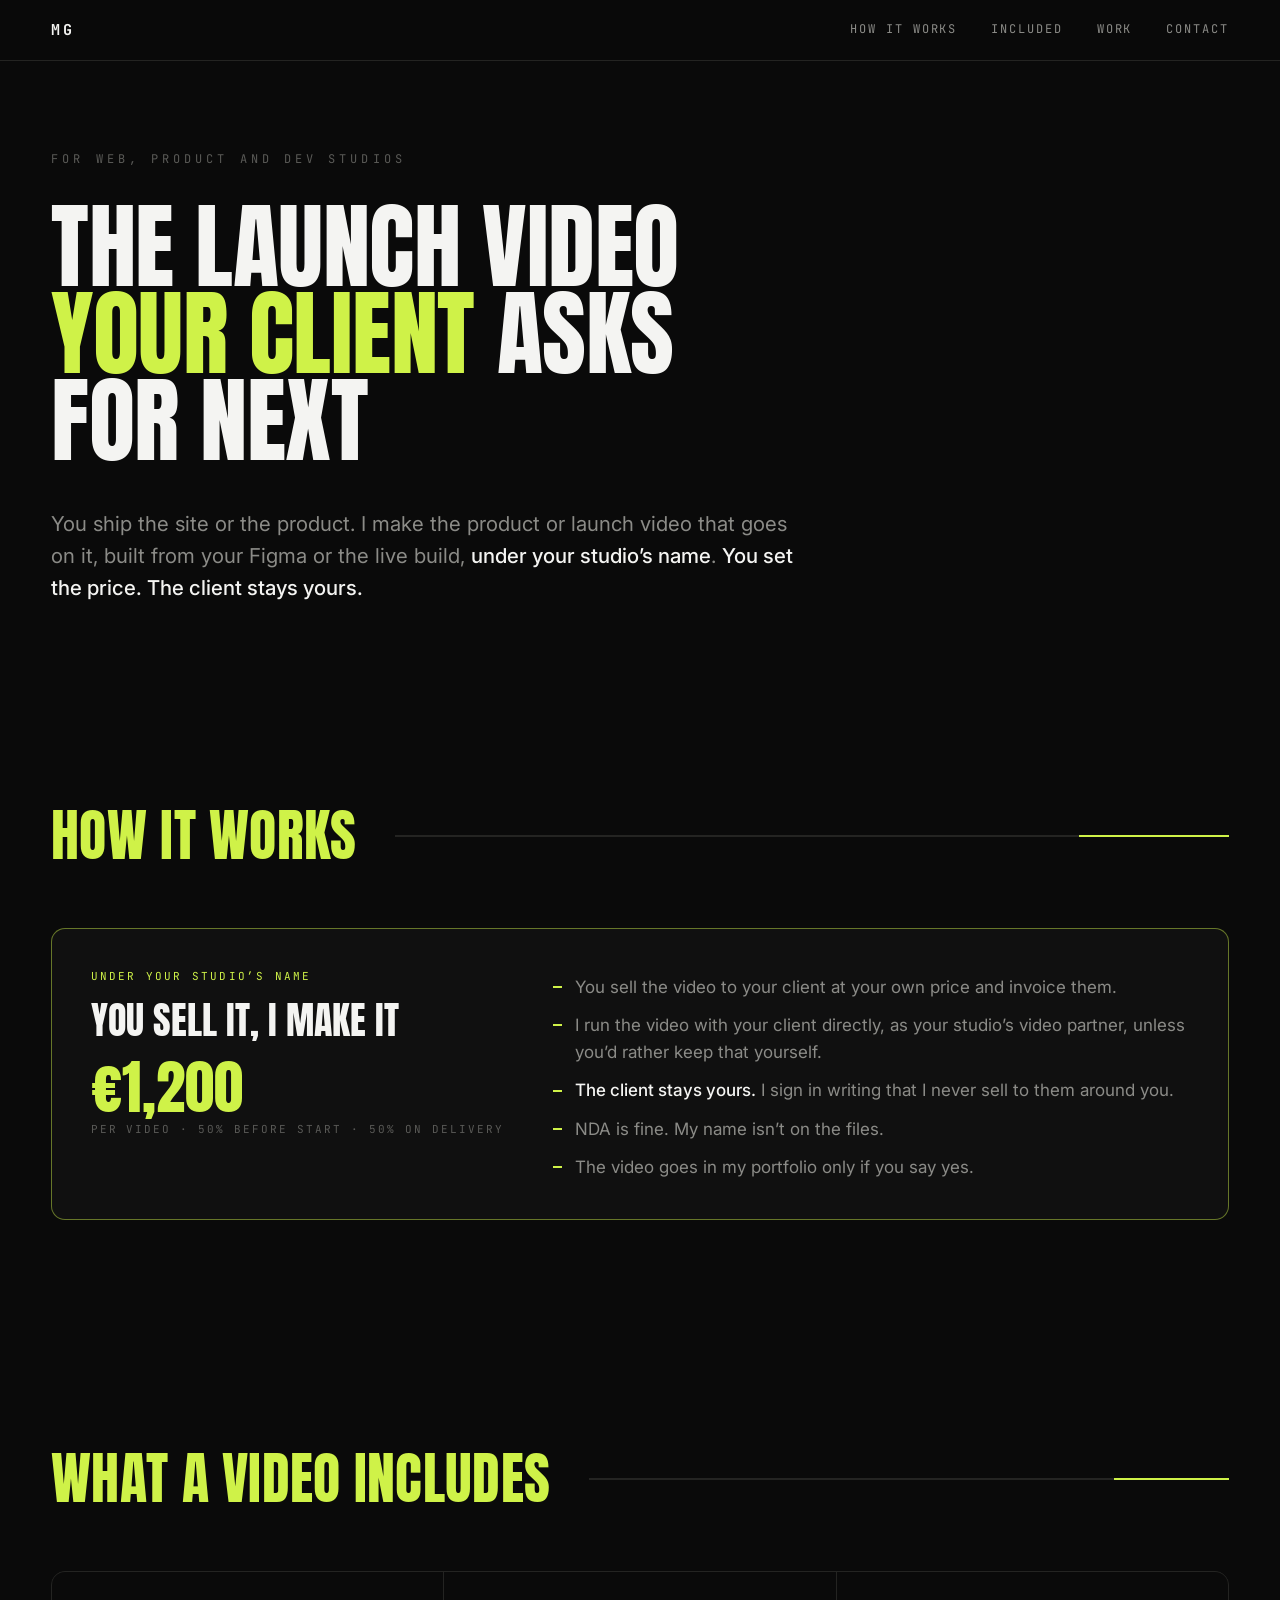
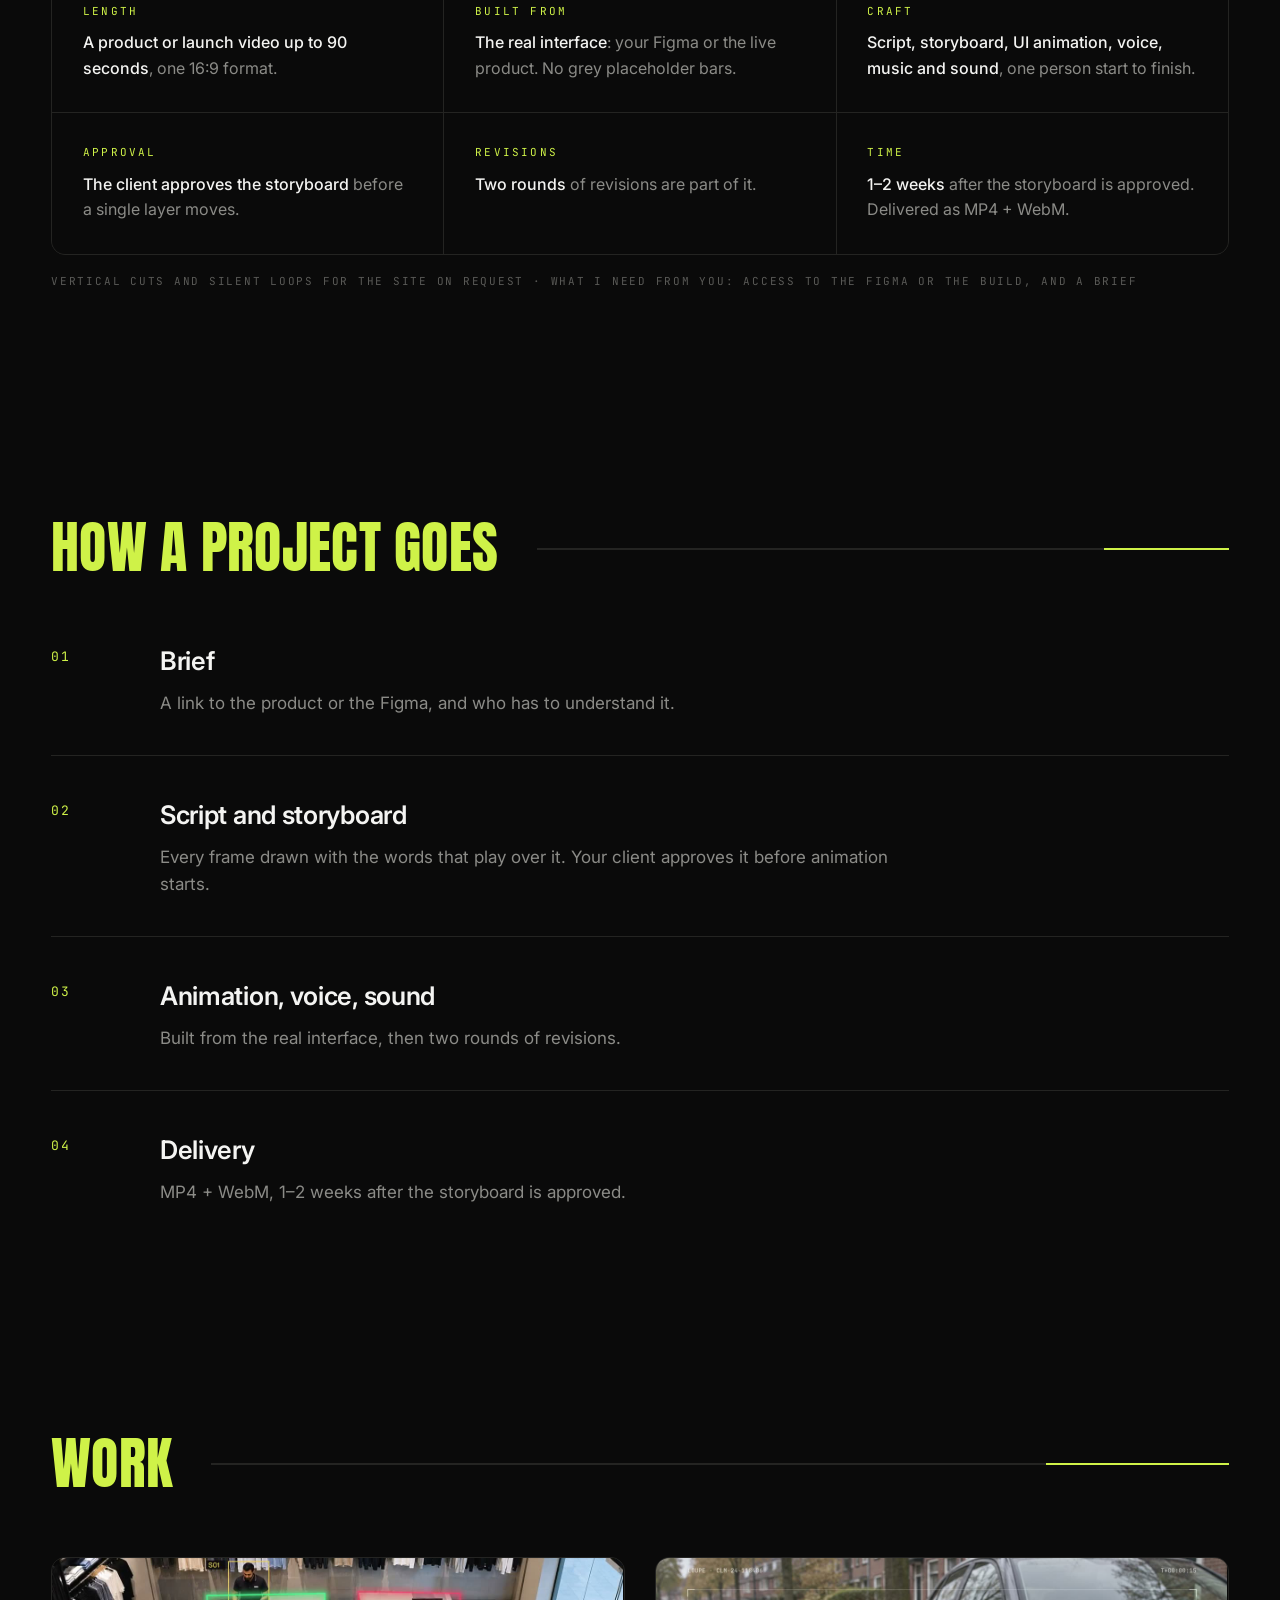
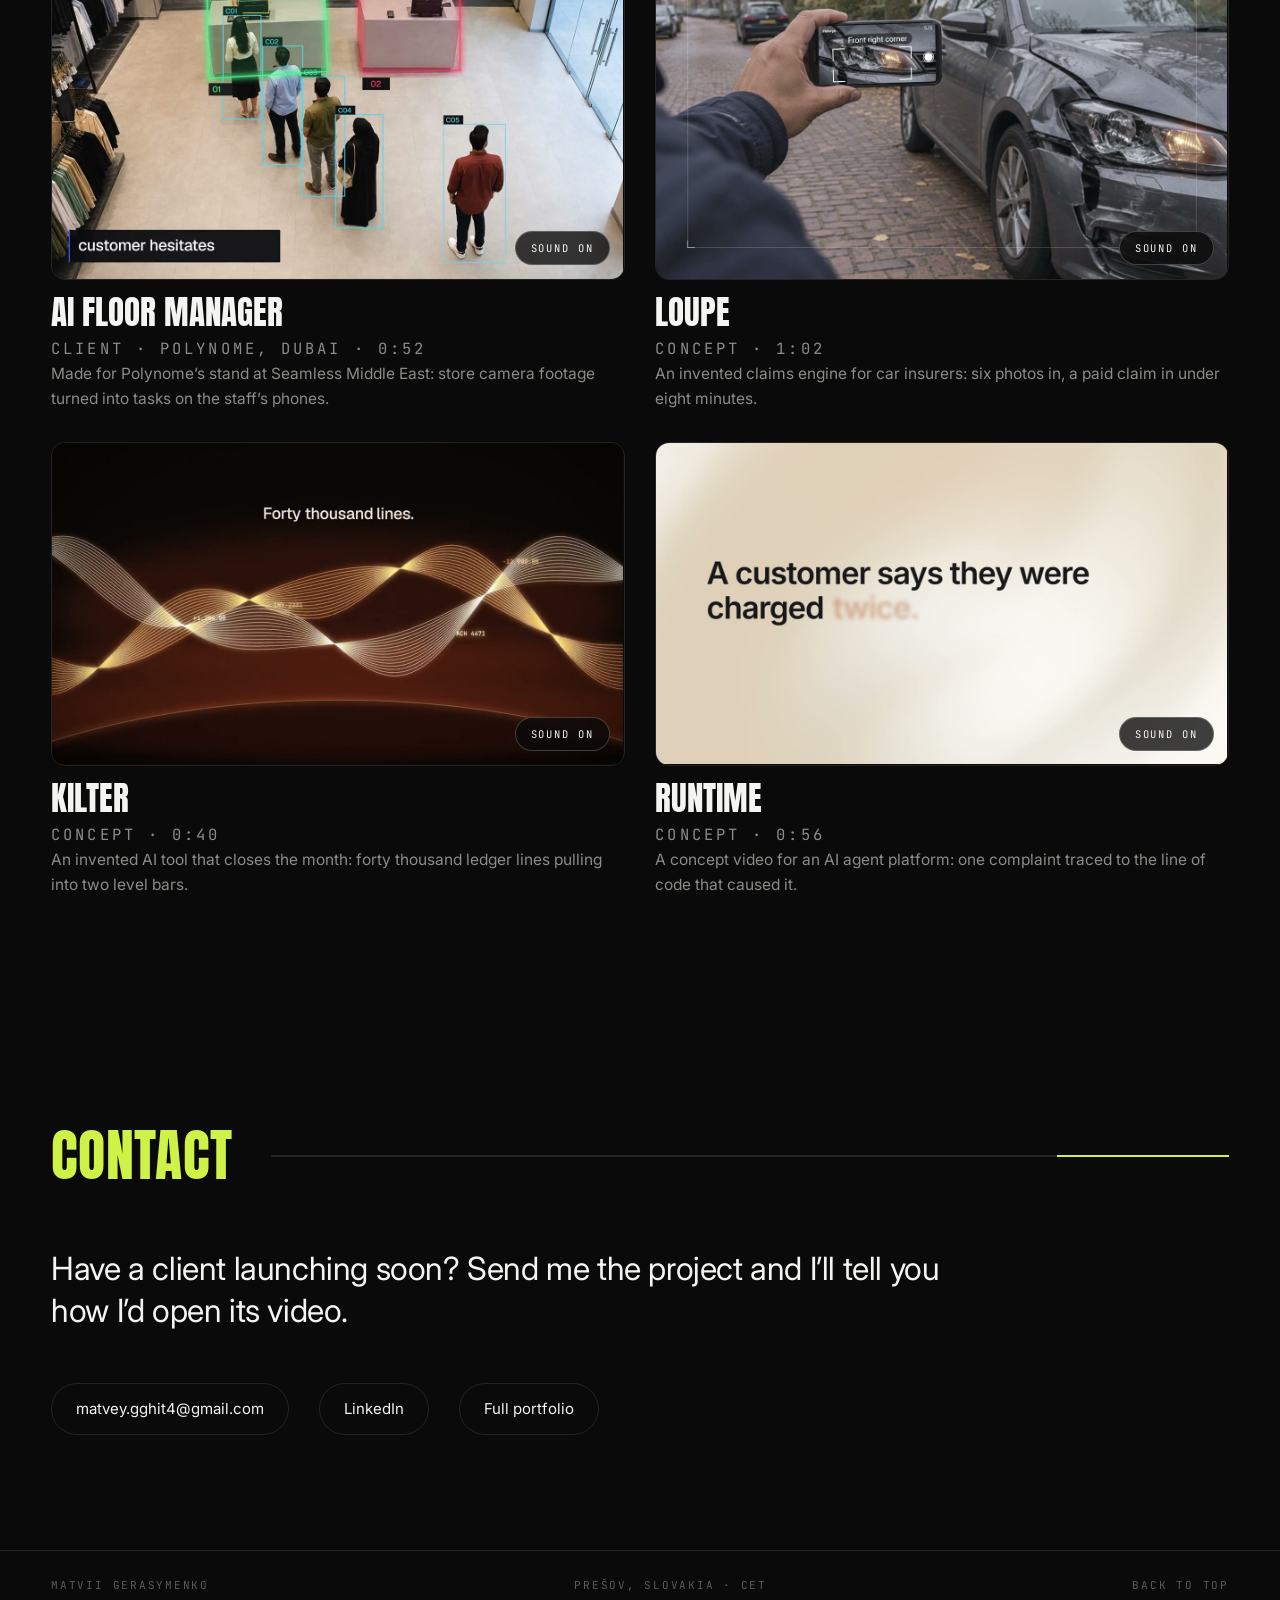
==== agencies/index.html @ 7f943f33 "Add page for studios This HTML file serves as a landing page for product videos, detailing the servi" ====
<!doctype html>
<html lang="en">
<head>
<meta charset="utf-8">
<meta name="viewport" content="width=device-width,initial-scale=1">
<title>For studios — Matvii Gerasymenko, product videos</title>
<meta name="description" content="Product and launch videos for your studio's clients, built from your Figma or the live product, under your studio's name. You set the price, the client stays yours.">
<meta property="og:title" content="Product videos for your studio's clients">
<meta property="og:description" content="Built from your Figma or the live product, under your studio's name. You set the price, the client stays yours.">
<meta property="og:image" content="../assets/polynome-floor-poster.jpg">
<meta name="theme-color" content="#0A0A0A">
<meta name="robots" content="noindex, nofollow">
<link rel="preconnect" href="https://fonts.googleapis.com">
<link rel="preconnect" href="https://fonts.gstatic.com" crossorigin>
<link href="https://fonts.googleapis.com/css2?family=Anton&family=Inter:wght@400;500;600&family=JetBrains+Mono:wght@400;700&display=swap" rel="stylesheet">
<link rel="stylesheet" href="../style.css">
<style>
  .a-hero{padding:150px clamp(20px,4vw,56px) clamp(56px,7vw,100px);max-width:1500px;margin:0 auto}
  .a-hero .eyebrow{margin-bottom:clamp(20px,3vw,34px)}
  .a-title{
    font-family:Anton,"Arial Narrow",Impact,sans-serif;font-weight:400;text-transform:uppercase;
    color:var(--ink);font-size:clamp(44px,7.4vw,118px);line-height:.92;letter-spacing:-.005em;max-width:15ch;
  }
  .a-title em{font-style:normal;color:var(--acid)}
  .a-lead{max-width:760px;margin-top:clamp(26px,3.4vw,44px);color:var(--mut);font-size:clamp(17px,1.6vw,21px);line-height:1.55}
  .a-lead b{color:var(--ink);font-weight:500}
  .models{display:grid;grid-template-columns:1fr;gap:clamp(16px,2vw,28px)}
  .card.main{display:grid;grid-template-columns:.8fr 1.2fr;gap:clamp(20px,3vw,56px);align-items:start}
  .card.main ul{padding-top:6px}
  .card{background:var(--bg2);border:1px solid var(--line);border-radius:14px;padding:clamp(26px,3vw,44px)}
  .card.main{border-color:rgba(207,242,72,.45)}
  .card .k{font-size:11px;letter-spacing:.2em;color:var(--acid);margin-bottom:16px;display:block}
  .card h3{font-family:Anton,"Arial Narrow",Impact,sans-serif;font-weight:400;text-transform:uppercase;font-size:clamp(28px,3vw,44px);line-height:1;margin-bottom:18px}
  .card .price{font-family:Anton,"Arial Narrow",Impact,sans-serif;font-size:clamp(40px,4.6vw,70px);color:var(--acid);line-height:1;margin:6px 0 4px}
  .card .price-n{font-size:11px;letter-spacing:.18em;color:var(--dim);margin-bottom:22px;display:block}
  .card ul{list-style:none;display:grid;gap:11px}
  .card li{color:var(--mut);padding-left:22px;position:relative}
  .card li::before{content:"";position:absolute;left:0;top:.72em;width:9px;height:2px;background:var(--acid)}
  .card li b{color:var(--ink);font-weight:500}
  .incl{display:grid;grid-template-columns:repeat(3,1fr);gap:1px;background:var(--line);border:1px solid var(--line);border-radius:14px;overflow:hidden}
  .incl div{background:var(--bg);padding:clamp(20px,2.4vw,32px)}
  .incl .mono{font-size:11px;letter-spacing:.2em;color:var(--acid);display:block;margin-bottom:10px}
  .incl p{color:var(--mut);font-size:16px}
  .incl p b{color:var(--ink);font-weight:500}
  .pwork{display:grid;grid-template-columns:repeat(2,1fr);gap:clamp(18px,2.4vw,34px)}
  .pwork .meta h3{font-size:clamp(26px,2.6vw,38px);margin:16px 0 8px}
  .pwork .tags{margin-bottom:10px}
  .pwork .meta p{font-size:15.5px;margin-bottom:0}
  @media (max-width:900px){.models,.pwork,.card.main{grid-template-columns:1fr}.incl{grid-template-columns:1fr}}
  @page{size:A4;margin:0}
  @media print{
    html,body{background:#0A0A0A}
    .models{grid-template-columns:1fr!important}.card.main{grid-template-columns:.8fr 1.2fr!important}.incl{grid-template-columns:repeat(3,1fr)!important}
    .sec-head{break-after:avoid}#work,#process,#included,.models{break-inside:avoid}
    .head,.sound,.foot,.no-print{display:none}
    body{font-size:12px;background:#0A0A0A;-webkit-print-color-adjust:exact;print-color-adjust:exact}
    .a-hero{padding:24px 28px 20px}.sec{padding:22px 28px}
    .sec-head{margin-bottom:16px}.sec-head h2{font-size:24px}
    .a-title{font-size:46px}.a-lead{font-size:14px;margin-top:14px}
    .card{padding:18px;break-inside:avoid}.card h3{font-size:22px}.card .price{font-size:34px}
    .incl div{padding:12px}.incl p{font-size:12px}
    .pwork{grid-template-columns:repeat(4,1fr);gap:12px}.pwork .meta p{display:none}.pwork .meta h3{font-size:16px;margin:8px 0 4px}
    .steps li{grid-template-columns:40px 1fr;padding-bottom:10px;gap:10px}.steps h4{font-size:14px}.steps p{font-size:12px}
    .contact .big{font-size:18px;margin-bottom:12px}.links a{padding:6px 14px;font-size:12px}
  }
</style>
</head>
<body>

<header class="head">
  <a class="mono brand" href="../">MG</a>
  <nav class="mono nav">
    <a href="#models">How it works</a>
    <a href="#included">Included</a>
    <a href="#work">Work</a>
    <a href="#contact">Contact</a>
  </nav>
</header>

<main id="top">

  <section class="a-hero">
    <p class="mono eyebrow">FOR WEB, PRODUCT AND DEV STUDIOS</p>
    <h1 class="a-title">The launch video <em>your client</em> asks for next</h1>
    <p class="a-lead">You ship the site or the product. I make the product or launch video that goes on it, built from your Figma or the live build, <b>under your studio’s name</b>. <b>You set the price. The client stays yours.</b></p>
  </section>

  <section id="models" class="sec">
    <div class="sec-head"><h2>How it works</h2><span class="rule"></span></div>
    <div class="models">
      <div class="card main">
        <div><span class="mono k">UNDER YOUR STUDIO’S NAME</span>
        <h3>You sell it, I make it</h3>
        <p class="price">€1,200</p>
        <span class="mono price-n">PER VIDEO · 50% BEFORE START · 50% ON DELIVERY</span></div>
        <ul>
          <li>You sell the video to your client at your own price and invoice them.</li>
          <li>I run the video with your client directly, as your studio’s video partner, unless you’d rather keep that yourself.</li>
          <li><b>The client stays yours.</b> I sign in writing that I never sell to them around you.</li>
          <li>NDA is fine. My name isn’t on the files.</li>
          <li>The video goes in my portfolio only if you say yes.</li>
        </ul>
      </div>
    </div>
  </section>

  <section id="included" class="sec">
    <div class="sec-head"><h2>What a video includes</h2><span class="rule"></span></div>
    <div class="incl">
      <div><span class="mono">LENGTH</span><p><b>A product or launch video up to 90 seconds</b>, one 16:9 format.</p></div>
      <div><span class="mono">BUILT FROM</span><p><b>The real interface</b>: your Figma or the live product. No grey placeholder bars.</p></div>
      <div><span class="mono">CRAFT</span><p><b>Script, storyboard, UI animation, voice, music and sound</b>, one person start to finish.</p></div>
      <div><span class="mono">APPROVAL</span><p><b>The client approves the storyboard</b> before a single layer moves.</p></div>
      <div><span class="mono">REVISIONS</span><p><b>Two rounds</b> of revisions are part of it.</p></div>
      <div><span class="mono">TIME</span><p><b>1–2 weeks</b> after the storyboard is approved. Delivered as MP4 + WebM.</p></div>
    </div>
    <p class="mono no-print" style="margin-top:18px;font-size:11px;letter-spacing:.16em;color:var(--dim)">VERTICAL CUTS AND SILENT LOOPS FOR THE SITE ON REQUEST · WHAT I NEED FROM YOU: ACCESS TO THE FIGMA OR THE BUILD, AND A BRIEF</p>
  </section>

  <section id="process" class="sec">
    <div class="sec-head"><h2>How a project goes</h2><span class="rule"></span></div>
    <ol class="steps">
      <li><span class="mono n">01</span><div><h4>Brief</h4><p>A link to the product or the Figma, and who has to understand it.</p></div></li>
      <li><span class="mono n">02</span><div><h4>Script and storyboard</h4><p>Every frame drawn with the words that play over it. Your client approves it before animation starts.</p></div></li>
      <li><span class="mono n">03</span><div><h4>Animation, voice, sound</h4><p>Built from the real interface, then two rounds of revisions.</p></div></li>
      <li><span class="mono n">04</span><div><h4>Delivery</h4><p>MP4 + WebM, 1–2 weeks after the storyboard is approved.</p></div></li>
    </ol>
  </section>

  <section id="work" class="sec">
    <div class="sec-head"><h2>Work</h2><span class="rule"></span></div>
    <div class="pwork">
      <article class="meta">
        <div class="player"><video src="../assets/polynome-floor.mp4" poster="../assets/polynome-floor-poster.jpg" muted loop playsinline preload="none"></video><button class="mono sound" type="button">SOUND ON</button></div>
        <h3>AI Floor Manager</h3>
        <p class="mono tags">CLIENT · POLYNOME, DUBAI · 0:52</p>
        <p>Made for Polynome’s stand at Seamless Middle East: store camera footage turned into tasks on the staff’s phones.</p>
      </article>
      <article class="meta">
        <div class="player"><video src="../assets/loupe.mp4" poster="../assets/loupe-poster.jpg" muted loop playsinline preload="none"></video><button class="mono sound" type="button">SOUND ON</button></div>
        <h3>Loupe</h3>
        <p class="mono tags">CONCEPT · 1:02</p>
        <p>An invented claims engine for car insurers: six photos in, a paid claim in under eight minutes.</p>
      </article>
      <article class="meta">
        <div class="player"><video src="../assets/kilter.mp4" poster="../assets/kilter-poster.jpg" muted loop playsinline preload="none"></video><button class="mono sound" type="button">SOUND ON</button></div>
        <h3>Kilter</h3>
        <p class="mono tags">CONCEPT · 0:40</p>
        <p>An invented AI tool that closes the month: forty thousand ledger lines pulling into two level bars.</p>
      </article>
      <article class="meta">
        <div class="player"><video src="../assets/runtime.mp4" poster="../assets/runtime-poster.jpg" muted loop playsinline preload="none"></video><button class="mono sound" type="button">SOUND ON</button></div>
        <h3>Runtime</h3>
        <p class="mono tags">CONCEPT · 0:56</p>
        <p>A concept video for an AI agent platform: one complaint traced to the line of code that caused it.</p>
      </article>
    </div>
  </section>

  <section id="contact" class="sec contact">
    <div class="sec-head"><h2>Contact</h2><span class="rule"></span></div>
    <p class="big">Have a client launching soon? Send me the project and I’ll tell you how I’d open its video.</p>
    <ul class="links">
      <li><a href="mailto:matvey.gghit4@gmail.com">matvey.gghit4@gmail.com</a></li>
      <li><a href="https://www.linkedin.com/in/matvii-gerasymenko/" target="_blank" rel="noopener">LinkedIn</a></li>
      <li><a href="../">Full portfolio</a></li>
    </ul>
  </section>

</main>

<footer class="foot mono">
  <span>MATVII GERASYMENKO</span>
  <span>PREŠOV, SLOVAKIA · CET</span>
  <span><a href="#top">BACK TO TOP</a></span>
</footer>

<script>
const vids = document.querySelectorAll('.player video');
const io = new IntersectionObserver(es => es.forEach(e => {
  const v = e.target;
  if (e.isIntersecting) { v.preload = 'auto'; v.play().catch(()=>{}); } else v.pause();
}), { threshold: 0.35 });
vids.forEach(v => io.observe(v));
document.querySelectorAll('.player').forEach(p => {
  const v = p.querySelector('video'), b = p.querySelector('.sound');
  b.addEventListener('click', () => {
    v.muted = !v.muted; b.textContent = v.muted ? 'SOUND ON' : 'SOUND OFF'; b.classList.toggle('live', !v.muted);
    if (!v.muted) { vids.forEach(o => { if (o !== v) o.muted = true; });
      document.querySelectorAll('.sound').forEach(o => { if (o !== b) { o.textContent = 'SOUND ON'; o.classList.remove('live'); } }); }
    v.play().catch(()=>{});
  });
});
</script>
</body>
</html>
---- style.css ----
/* ═══ MATVII GERASYMENKO — портфолио ═══ */

:root{
  --bg:#0A0A0A;
  --bg2:#101010;
  --ink:#F4F4F2;
  --mut:#8B8B87;
  --dim:#5A5A57;
  --line:#242422;
  --acid:#CFF248;
}

*{margin:0;padding:0;box-sizing:border-box}
html{scroll-behavior:smooth;-webkit-text-size-adjust:100%}
body{
  background:var(--bg);color:var(--ink);
  font-family:Inter,-apple-system,BlinkMacSystemFont,"Helvetica Neue",Arial,sans-serif;
  font-size:17px;line-height:1.6;
  -webkit-font-smoothing:antialiased;
  overflow-x:hidden;
}
img,video{display:block;max-width:100%}
a{color:inherit;text-decoration:none}
.mono{font-family:"JetBrains Mono",ui-monospace,SFMono-Regular,Menlo,monospace}

/* ── шапка ── */
.head{
  position:fixed;top:0;left:0;right:0;z-index:50;
  display:flex;align-items:center;justify-content:space-between;
  padding:18px clamp(20px,4vw,56px);
  background:rgba(10,10,10,.72);backdrop-filter:blur(14px);
  border-bottom:1px solid var(--line);
}
.brand{font-size:15px;font-weight:700;letter-spacing:.18em}
.nav{display:flex;gap:clamp(16px,3vw,34px);font-size:12px;letter-spacing:.16em}
.nav a{color:var(--mut);text-transform:uppercase;transition:color .2s}
.nav a:hover,.nav a.on{color:var(--acid)}

/* ── герой ── */
.hero{
  min-height:100svh;display:flex;flex-direction:column;
  align-items:center;justify-content:center;
  padding:120px clamp(20px,4vw,56px) 56px;text-align:center;
}
.eyebrow{
  font-size:clamp(10px,1.1vw,12px);letter-spacing:.34em;
  color:var(--dim);text-transform:uppercase;margin-bottom:clamp(24px,4vw,44px);
}
.name{position:relative;width:100%;max-width:1500px}
.line{
  font-family:Anton,"Arial Narrow",Impact,sans-serif;font-weight:400;
  color:var(--acid);text-transform:uppercase;
  font-size:clamp(64px,15.5vw,250px);line-height:.86;
  letter-spacing:-.012em;
}
.name .line:last-of-type{font-size:clamp(43px,10.4vw,168px)}
.portrait{
  position:absolute;left:50%;top:50%;
  transform:translate(-50%,-44%);
  width:clamp(86px,9.6vw,158px);aspect-ratio:4/5;
  border-radius:50% 50% 10px 10px;overflow:hidden;
  background:linear-gradient(180deg,#33332F,#171715);
  border:1px solid rgba(244,244,242,.16);
  box-shadow:0 30px 80px rgba(0,0,0,.7);
}
.portrait img{width:100%;height:100%;object-fit:cover;object-position:50% 22%;
  filter:contrast(1.05) brightness(1.12) saturate(1.05)}
.lead{
  max-width:640px;margin:clamp(34px,5vw,64px) auto 0;
  color:var(--mut);font-size:clamp(16px,1.5vw,20px);line-height:1.55;
}
.scroll{
  display:inline-flex;flex-direction:column;align-items:center;gap:10px;
  margin-top:clamp(30px,5vw,54px);
  font-size:11px;letter-spacing:.3em;color:var(--dim);
}
.bar{width:2px;height:34px;background:linear-gradient(180deg,var(--line),var(--acid))}

/* ── заявление под первым экраном ── */
.claim{
  max-width:1500px;margin:0 auto;
  padding:clamp(56px,7vw,110px) clamp(20px,4vw,56px);
  border-top:1px solid var(--line);border-bottom:1px solid var(--line);
}
.claim-t{
  font-size:clamp(24px,3.4vw,50px);line-height:1.22;letter-spacing:-.9px;
  max-width:19ch;max-width:min(1180px,100%);
}
.claim-t .off{color:var(--dim)}
.claim-t .hit{color:var(--acid)}
.cta{
  display:inline-flex;align-items:center;gap:12px;
  margin-top:clamp(26px,3.4vw,44px);padding:15px 26px;
  border:1px solid var(--acid);border-radius:999px;
  color:var(--acid);font-size:11.5px;letter-spacing:.2em;transition:.2s;
}
.cta span{transition:transform .2s}
.cta:hover{background:var(--acid);color:#0A0A0A}
.cta:hover span{transform:translateX(5px)}

/* ── секции ── */
.sec{padding:clamp(70px,9vw,140px) clamp(20px,4vw,56px);max-width:1500px;margin:0 auto}
.sec-head{display:flex;align-items:center;gap:clamp(18px,3vw,40px);margin-bottom:clamp(36px,5vw,66px)}
.sec-head h2{
  font-family:Anton,"Arial Narrow",Impact,sans-serif;font-weight:400;
  font-size:clamp(30px,4.4vw,62px);color:var(--acid);
  text-transform:uppercase;letter-spacing:.005em;line-height:1;
}
.rule{flex:1;height:2px;background:linear-gradient(90deg,var(--line) 0%,var(--line) 82%,var(--acid) 82%,var(--acid) 100%)}

.two{display:grid;grid-template-columns:1.05fr 1fr;gap:clamp(30px,5vw,80px)}
.big{font-size:clamp(21px,2.5vw,34px);line-height:1.32;letter-spacing:-.4px}
.body p{color:var(--mut);margin-bottom:18px}
.body p:last-child{margin-bottom:0}

/* ── работы ── */
.proj{
  display:grid;grid-template-columns:1.35fr 1fr;
  gap:clamp(24px,3.4vw,54px);align-items:start;
  padding-bottom:clamp(46px,6vw,86px);margin-bottom:clamp(46px,6vw,86px);
  border-bottom:1px solid var(--line);
}
.sec .proj:last-of-type{border-bottom:0;padding-bottom:0;margin-bottom:0}
.player{position:relative;border-radius:14px;overflow:hidden;background:var(--bg2);border:1px solid var(--line)}
.player video{width:100%;aspect-ratio:16/9;object-fit:cover}
.sound{
  position:absolute;right:14px;bottom:14px;
  padding:9px 15px;border-radius:999px;cursor:pointer;
  background:rgba(10,10,10,.78);backdrop-filter:blur(10px);
  border:1px solid rgba(244,244,242,.22);color:var(--ink);
  font-size:10.5px;letter-spacing:.18em;transition:.2s;
}
.sound:hover{border-color:var(--acid);color:var(--acid)}
.sound.live{background:var(--acid);color:#0A0A0A;border-color:var(--acid)}

.meta h3{
  font-family:Anton,"Arial Narrow",Impact,sans-serif;font-weight:400;
  font-size:clamp(32px,3.6vw,54px);text-transform:uppercase;line-height:1;margin-bottom:12px;
}
.tags{font-size:11px;letter-spacing:.2em;color:var(--acid);margin-bottom:20px}
.meta p{color:var(--mut);margin-bottom:16px}
.credits{font-size:10.5px;letter-spacing:.16em;color:var(--dim);margin-bottom:0}

/* ── отзыв клиента под работой ── */
.quote{
  grid-column:1/-1;position:relative;
  padding:clamp(26px,3.4vw,48px) clamp(22px,3.4vw,56px);
  background:var(--bg2);border:1px solid var(--line);border-radius:14px;
}
.quote::before{
  content:"“";position:absolute;top:clamp(8px,1.4vw,18px);right:clamp(18px,3vw,44px);
  font-family:Anton,"Arial Narrow",Impact,sans-serif;font-size:clamp(90px,11vw,170px);line-height:1;color:var(--acid);opacity:.9;
}
.quote-k{display:block;font-size:11px;letter-spacing:.2em;color:var(--acid);margin-bottom:clamp(16px,2vw,24px)}
.quote blockquote{max-width:980px}
.quote blockquote p{color:var(--mut);font-size:clamp(16px,1.35vw,19px);line-height:1.6;margin-bottom:14px}
.quote blockquote .quote-hit{color:var(--ink);font-size:clamp(20px,2.2vw,30px);line-height:1.32;letter-spacing:-.3px;margin:6px 0 18px}
.quote figcaption{font-size:11px;letter-spacing:.16em;color:var(--ink);margin-top:clamp(18px,2.4vw,28px)}
.quote figcaption span{color:var(--dim)}

/* ── бегущая строка ── */
.marquee{
  overflow:hidden;border-top:1px solid var(--line);border-bottom:1px solid var(--line);
  padding:clamp(16px,2vw,26px) 0;
}
.track{display:flex;align-items:center;gap:clamp(24px,3vw,48px);width:max-content;animation:run 26s linear infinite}
.track span{
  font-family:Anton,"Arial Narrow",Impact,sans-serif;font-weight:400;
  font-size:clamp(24px,3.6vw,54px);text-transform:uppercase;color:var(--dim);line-height:1;
}
.track i{width:9px;height:9px;border-radius:50%;background:var(--acid);flex:none}
@keyframes run{from{transform:translateX(0)}to{transform:translateX(-33.333%)}}

/* ── как это идёт ── */
.steps{list-style:none;display:grid;gap:clamp(24px,3vw,42px)}
.steps li{display:grid;grid-template-columns:78px 1fr;gap:clamp(16px,2.4vw,36px);
  padding-bottom:clamp(24px,3vw,42px);border-bottom:1px solid var(--line)}
.steps li:last-child{border-bottom:0;padding-bottom:0}
.n{font-size:13px;letter-spacing:.16em;color:var(--acid);padding-top:6px}
.steps h4{font-size:clamp(19px,2vw,27px);font-weight:600;letter-spacing:-.3px;margin-bottom:8px}
.steps p{color:var(--mut);max-width:760px}

/* ── контакты ── */
.contact .big{max-width:900px;margin-bottom:clamp(30px,4vw,50px)}
.links{list-style:none;display:flex;flex-wrap:wrap;gap:clamp(14px,2.4vw,30px)}
.links a{
  display:inline-block;padding:13px 24px;border-radius:999px;
  border:1px solid var(--line);font-size:15px;transition:.2s;
}
.links a:hover{border-color:var(--acid);color:var(--acid);transform:translateY(-2px)}

/* ── подвал ── */
.foot{
  display:flex;flex-wrap:wrap;justify-content:space-between;gap:12px;
  padding:26px clamp(20px,4vw,56px);border-top:1px solid var(--line);
  font-size:11px;letter-spacing:.16em;color:var(--dim);
}
.foot a:hover{color:var(--acid)}

/* ── узкие экраны ── */
@media (max-width:900px){
  .two,.proj{grid-template-columns:1fr}
  .steps li{grid-template-columns:52px 1fr}
  .portrait{width:clamp(78px,17vw,132px)}
}
@media (max-width:560px){
  body{font-size:16px}
  .nav a:not(.on){display:none}
  .nav a{display:inline}
}

@media (prefers-reduced-motion:reduce){
  html{scroll-behavior:auto}
  .track{animation:none}
  .links a:hover{transform:none}
}

.code{font-family:"JetBrains Mono",ui-monospace,Menlo,monospace;font-size:.88em;color:var(--ink)}
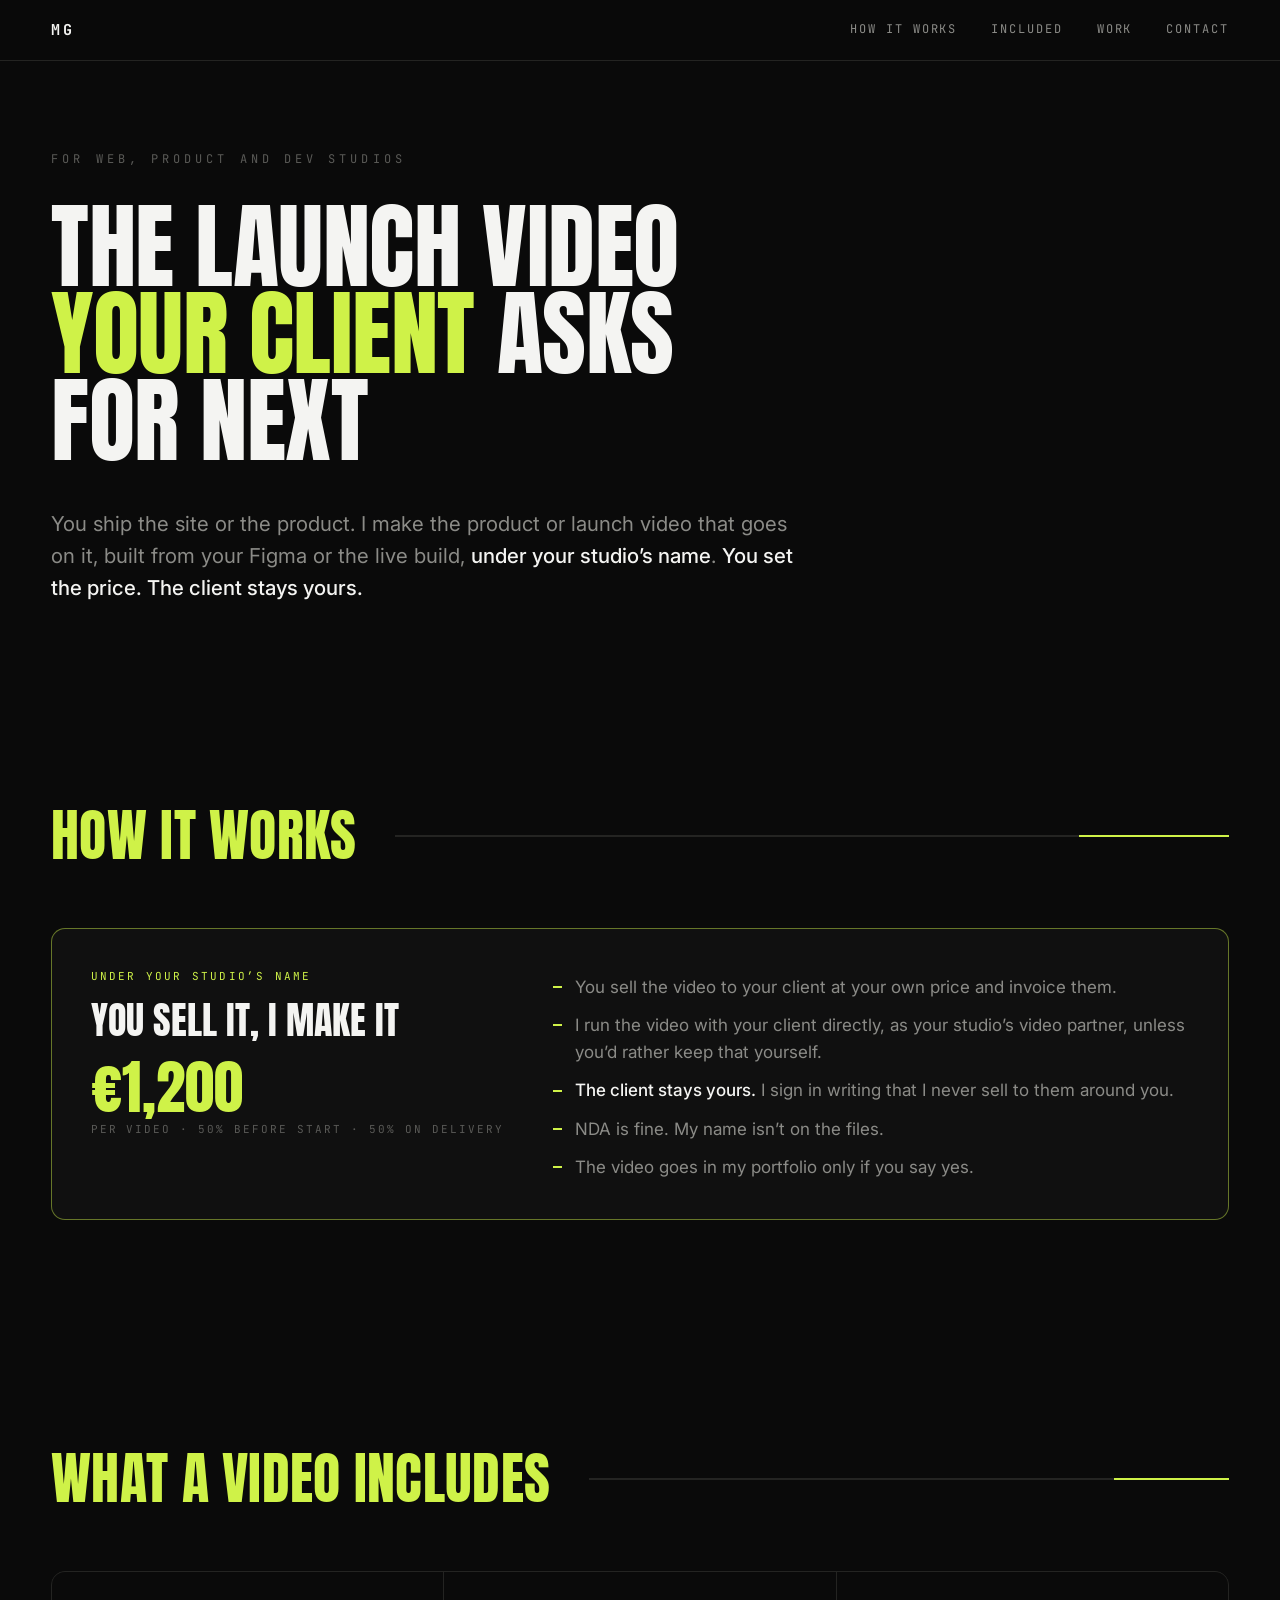
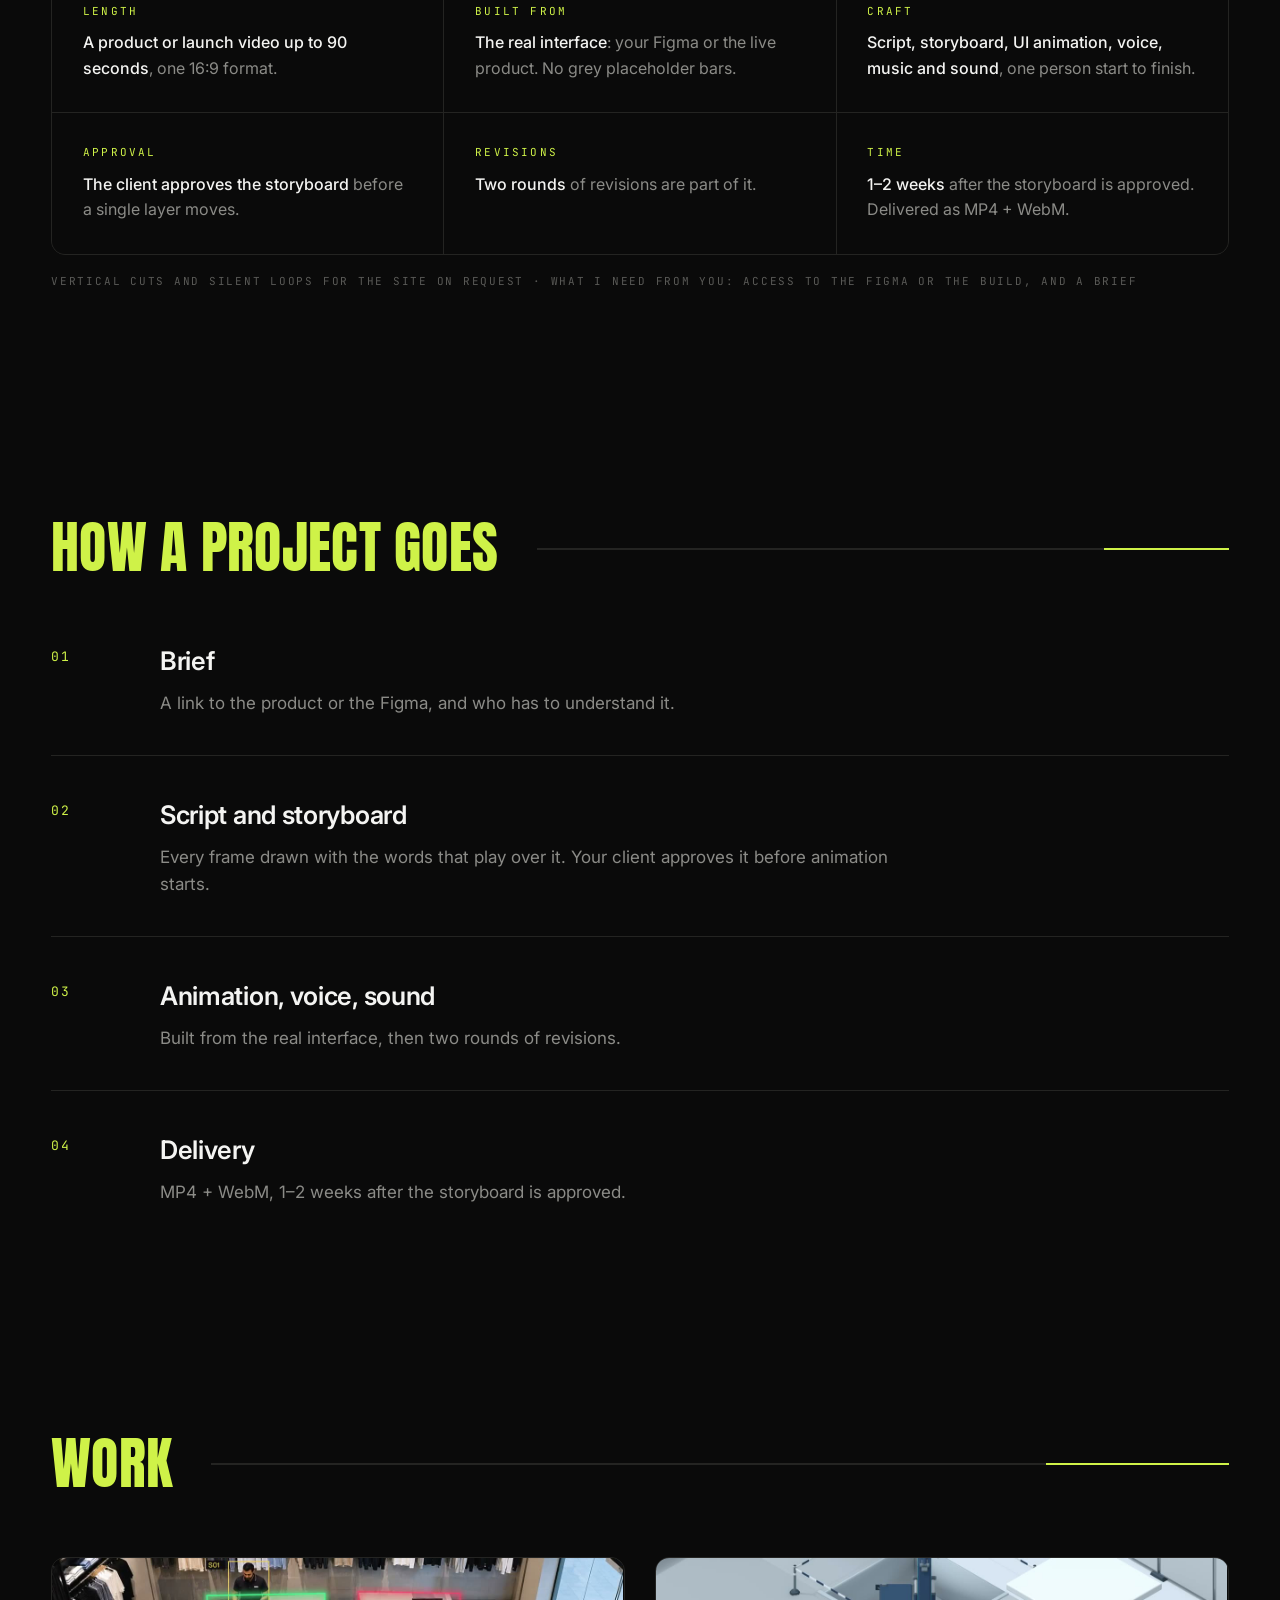
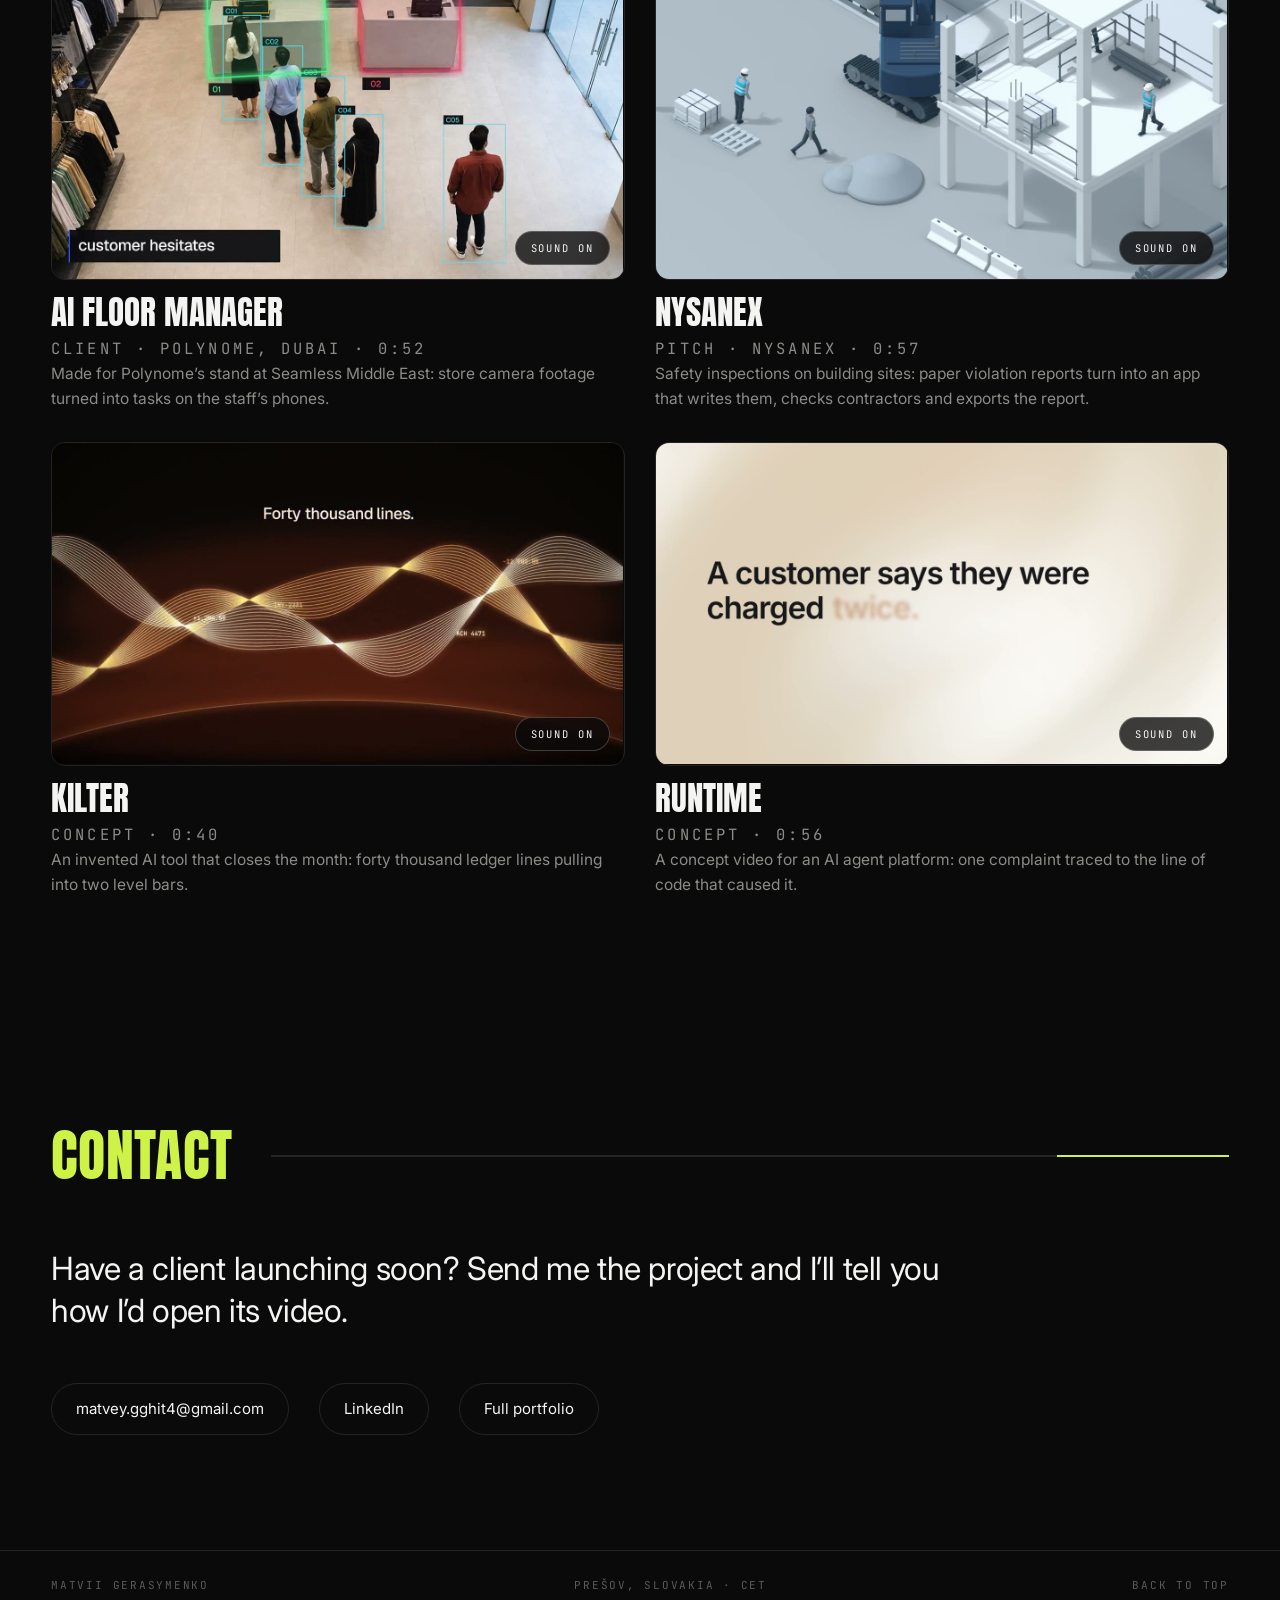
==== commit 6edc0b95: "Studios page: Nysanex replaces Loupe" ====
--- a/agencies/index.html
+++ b/agencies/index.html
@@ -137,10 +137,10 @@
         <p>Made for Polynome’s stand at Seamless Middle East: store camera footage turned into tasks on the staff’s phones.</p>
       </article>
       <article class="meta">
-        <div class="player"><video src="../assets/loupe.mp4" poster="../assets/loupe-poster.jpg" muted loop playsinline preload="none"></video><button class="mono sound" type="button">SOUND ON</button></div>
-        <h3>Loupe</h3>
-        <p class="mono tags">CONCEPT · 1:02</p>
-        <p>An invented claims engine for car insurers: six photos in, a paid claim in under eight minutes.</p>
+        <div class="player"><video src="../assets/nysanex.mp4" poster="../assets/nysanex-poster.jpg" muted loop playsinline preload="none"></video><button class="mono sound" type="button">SOUND ON</button></div>
+        <h3>Nysanex</h3>
+        <p class="mono tags">PITCH · NYSANEX · 0:57</p>
+        <p>Safety inspections on building sites: paper violation reports turn into an app that writes them, checks contractors and exports the report.</p>
       </article>
       <article class="meta">
         <div class="player"><video src="../assets/kilter.mp4" poster="../assets/kilter-poster.jpg" muted loop playsinline preload="none"></video><button class="mono sound" type="button">SOUND ON</button></div>
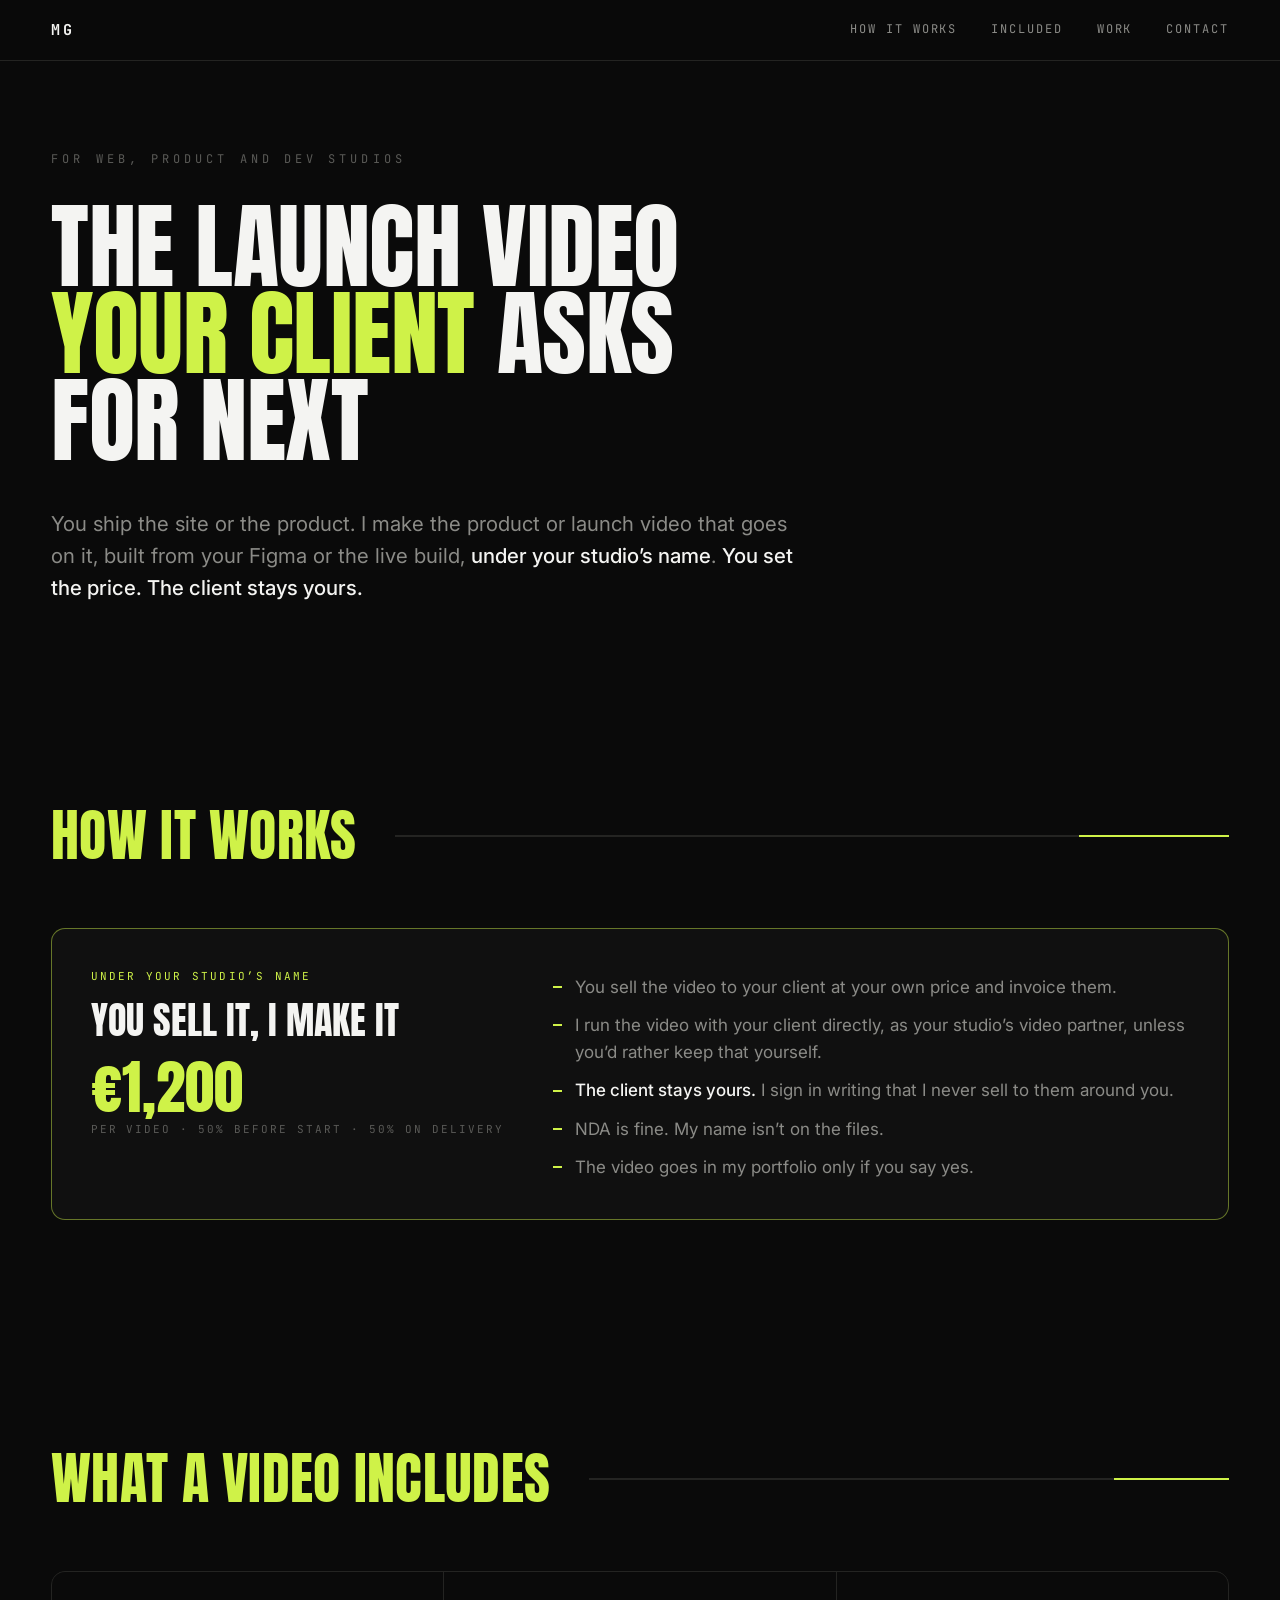
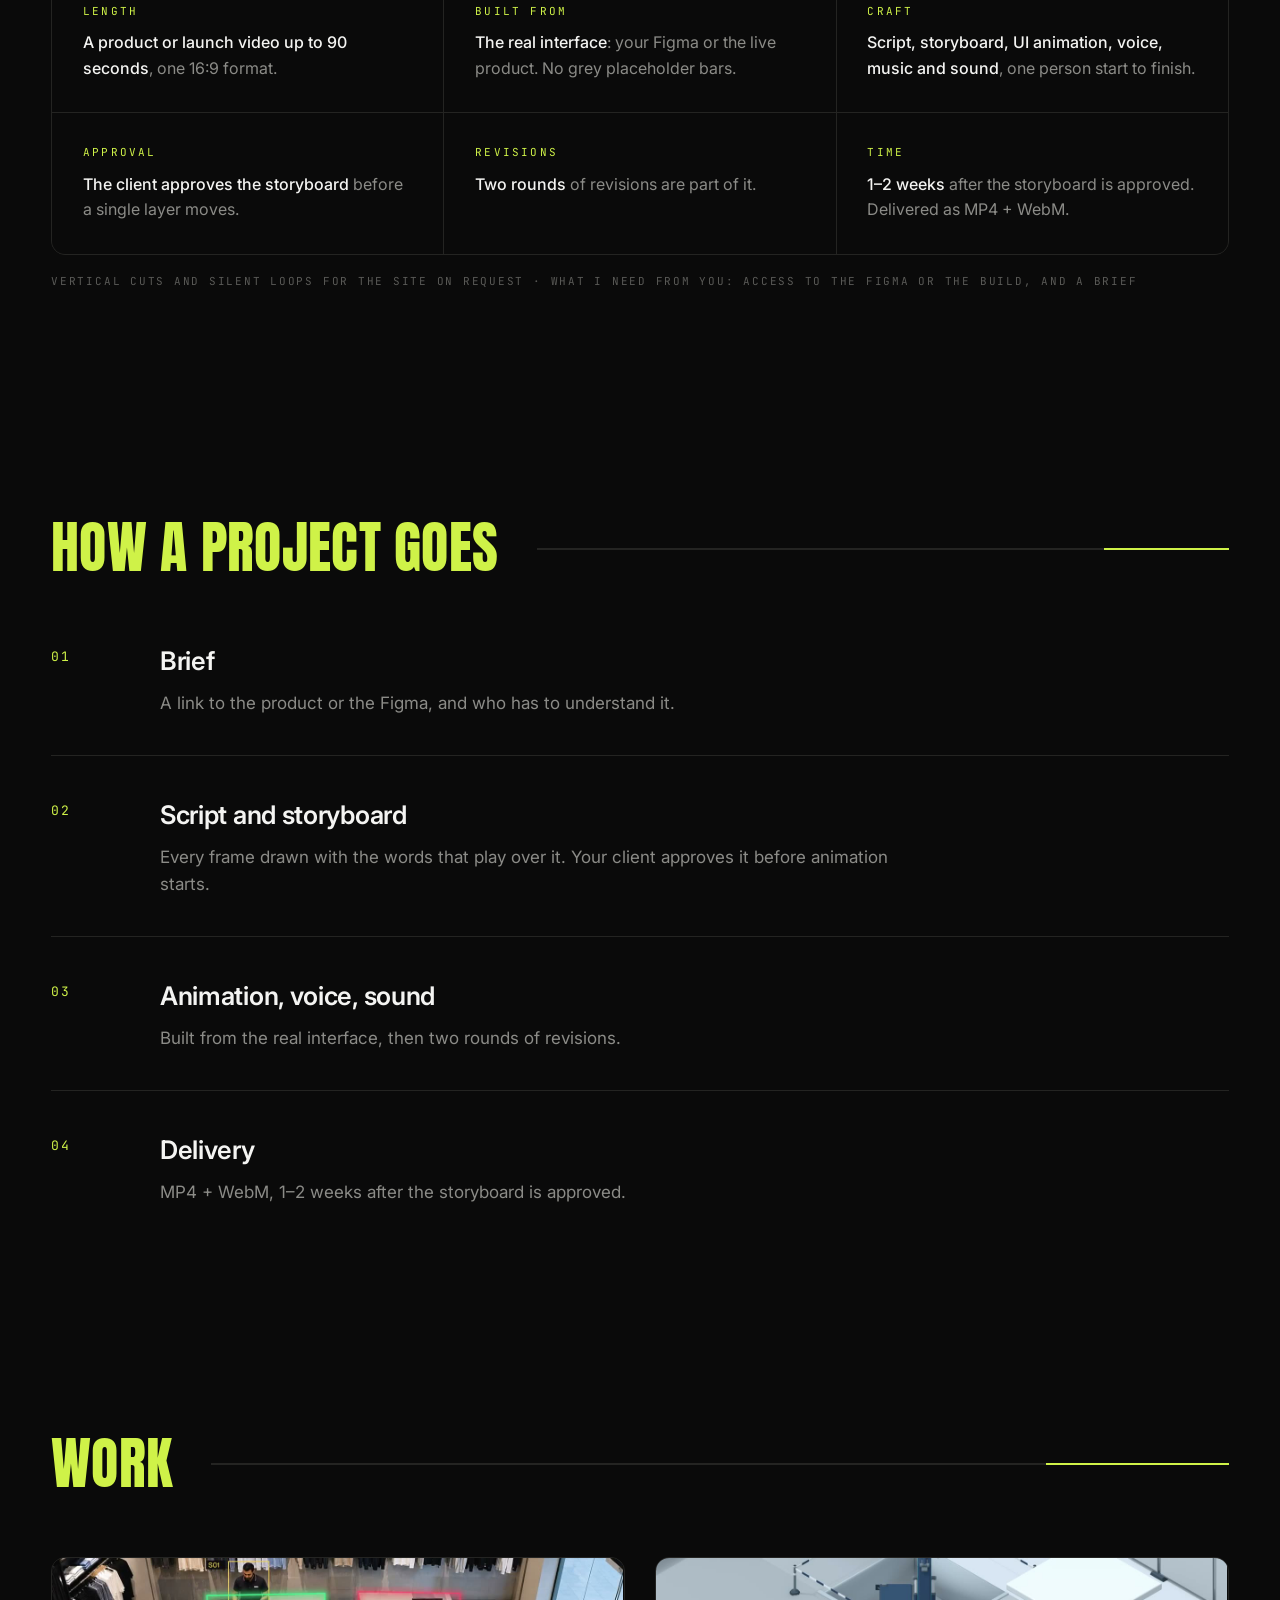
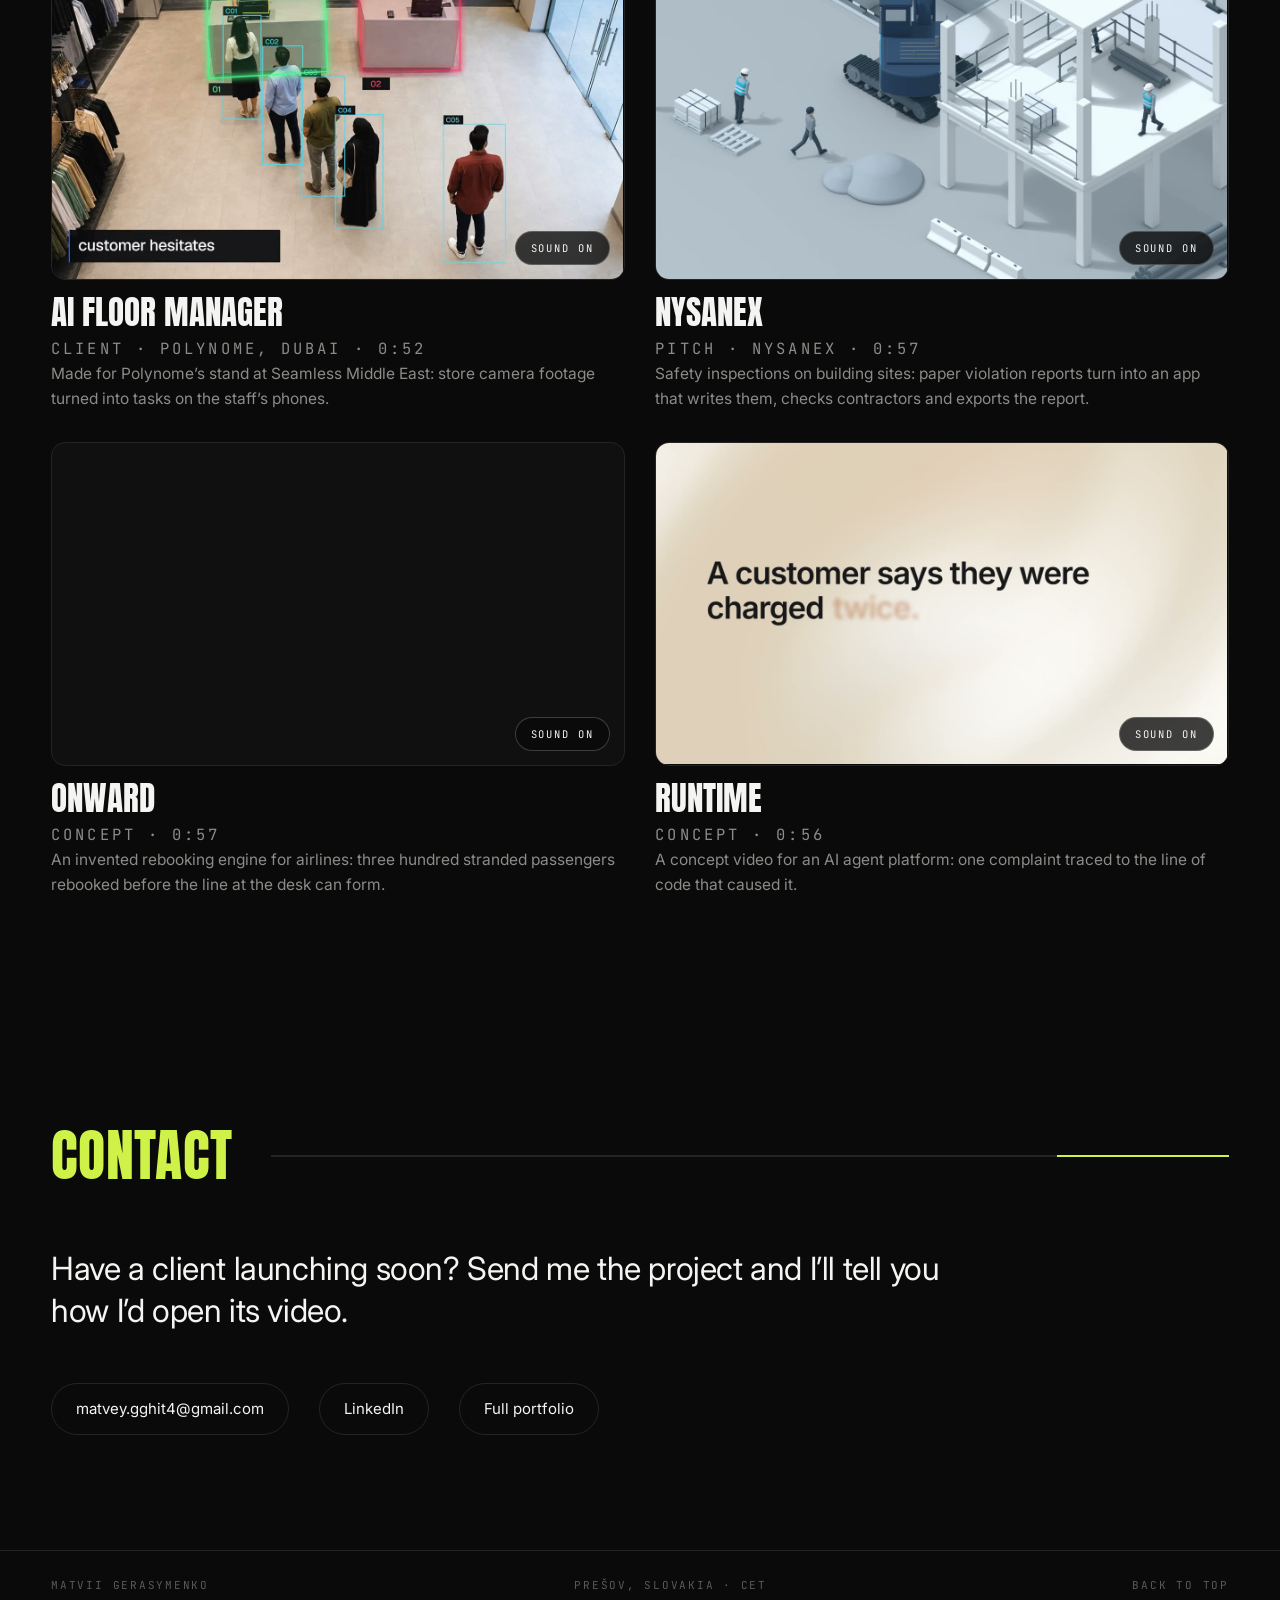
==== commit c8035938: "Studios page: Onward replaces Kilter" ====
--- a/agencies/index.html
+++ b/agencies/index.html
@@ -143,10 +143,10 @@
         <p>Safety inspections on building sites: paper violation reports turn into an app that writes them, checks contractors and exports the report.</p>
       </article>
       <article class="meta">
-        <div class="player"><video src="../assets/kilter.mp4" poster="../assets/kilter-poster.jpg" muted loop playsinline preload="none"></video><button class="mono sound" type="button">SOUND ON</button></div>
-        <h3>Kilter</h3>
-        <p class="mono tags">CONCEPT · 0:40</p>
-        <p>An invented AI tool that closes the month: forty thousand ledger lines pulling into two level bars.</p>
+        <div class="player"><video src="../assets/onward.mp4" poster="../assets/onward-poster.jpg" muted loop playsinline preload="none"></video><button class="mono sound" type="button">SOUND ON</button></div>
+        <h3>Onward</h3>
+        <p class="mono tags">CONCEPT · 0:57</p>
+        <p>An invented rebooking engine for airlines: three hundred stranded passengers rebooked before the line at the desk can form.</p>
       </article>
       <article class="meta">
         <div class="player"><video src="../assets/runtime.mp4" poster="../assets/runtime-poster.jpg" muted loop playsinline preload="none"></video><button class="mono sound" type="button">SOUND ON</button></div>
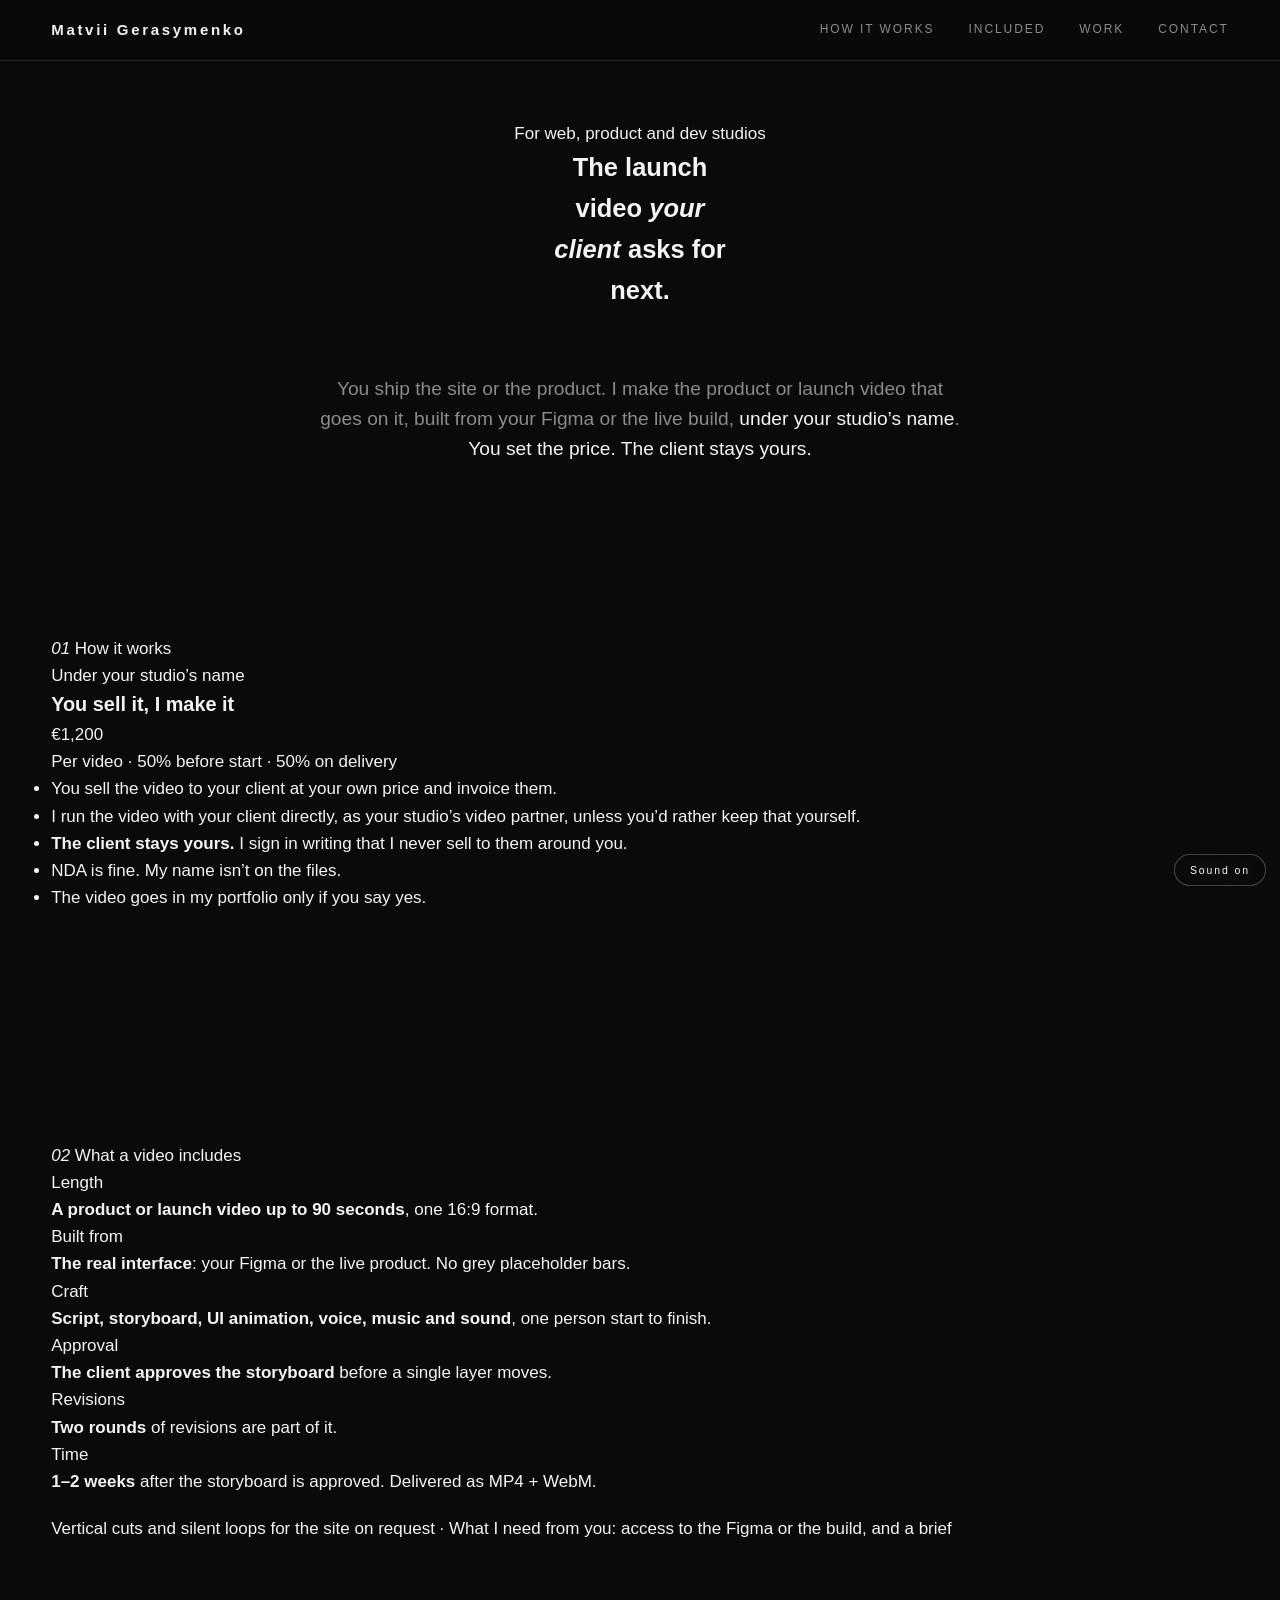
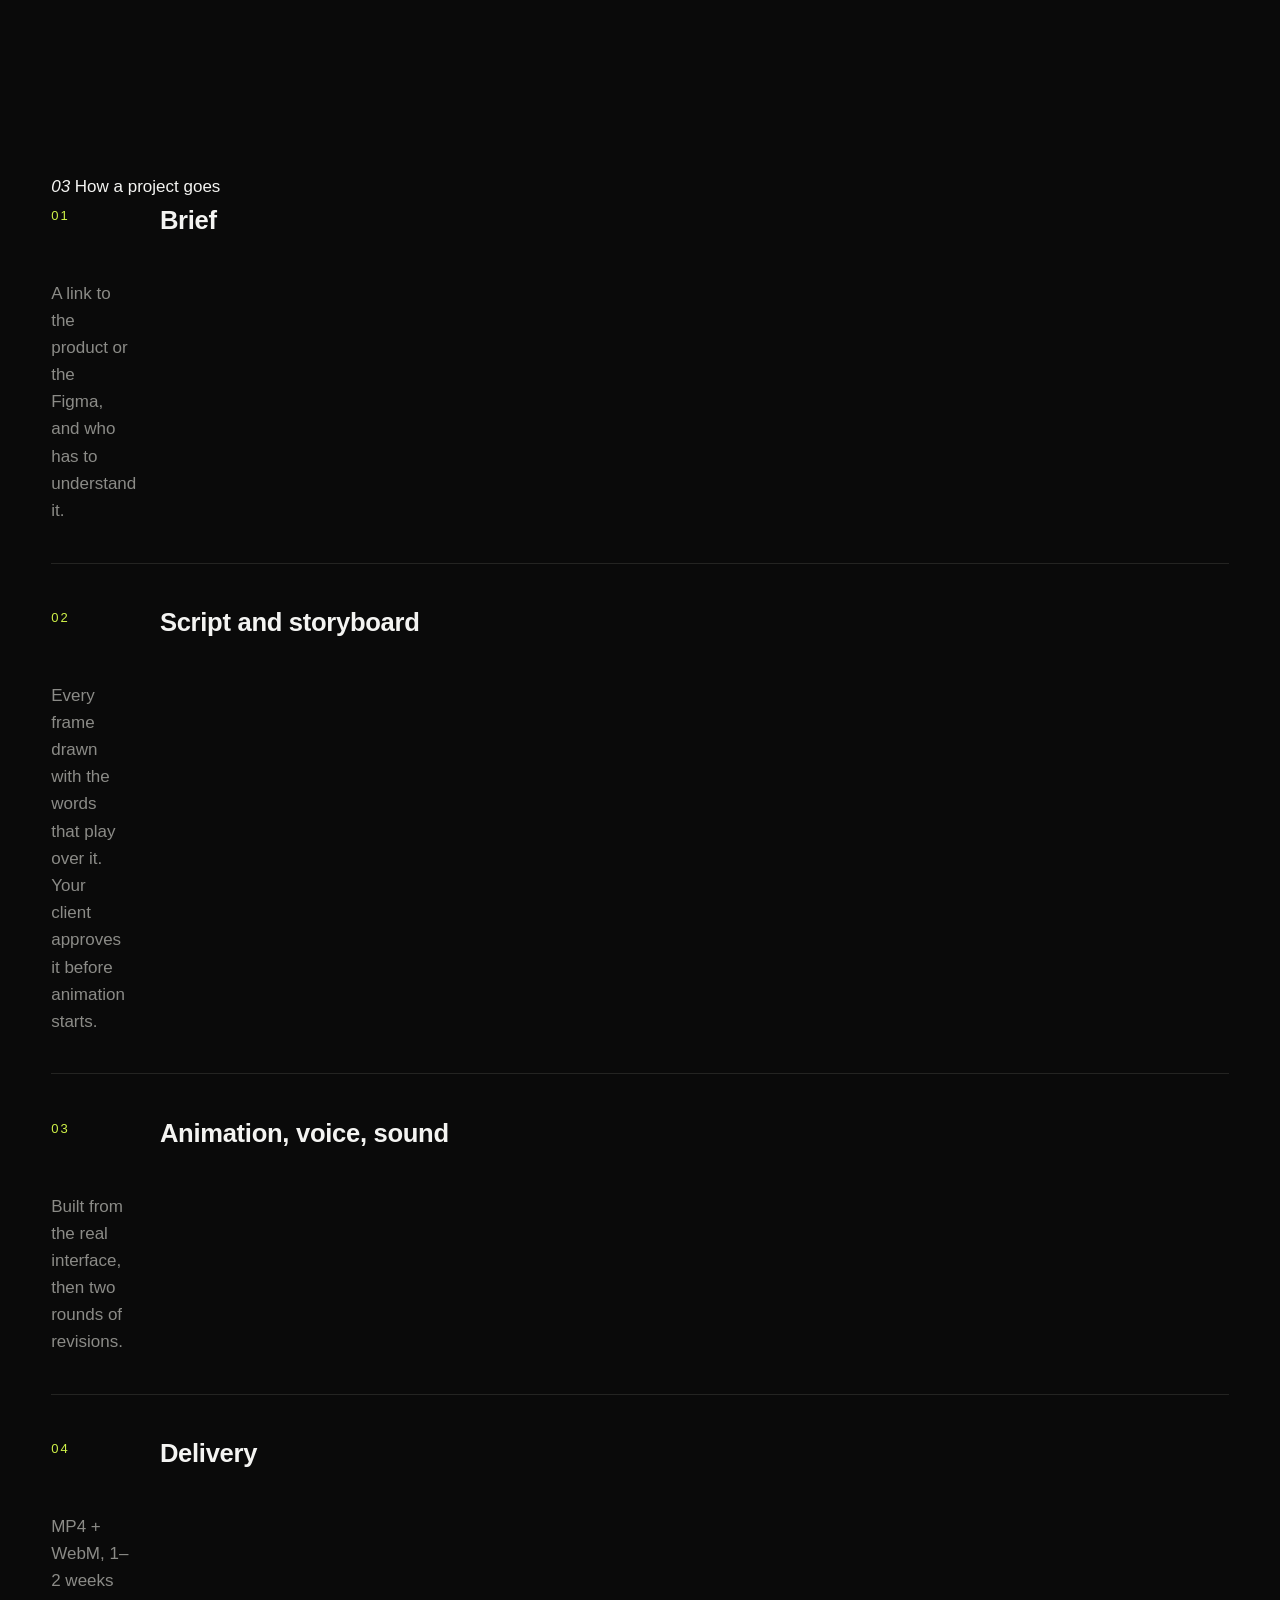
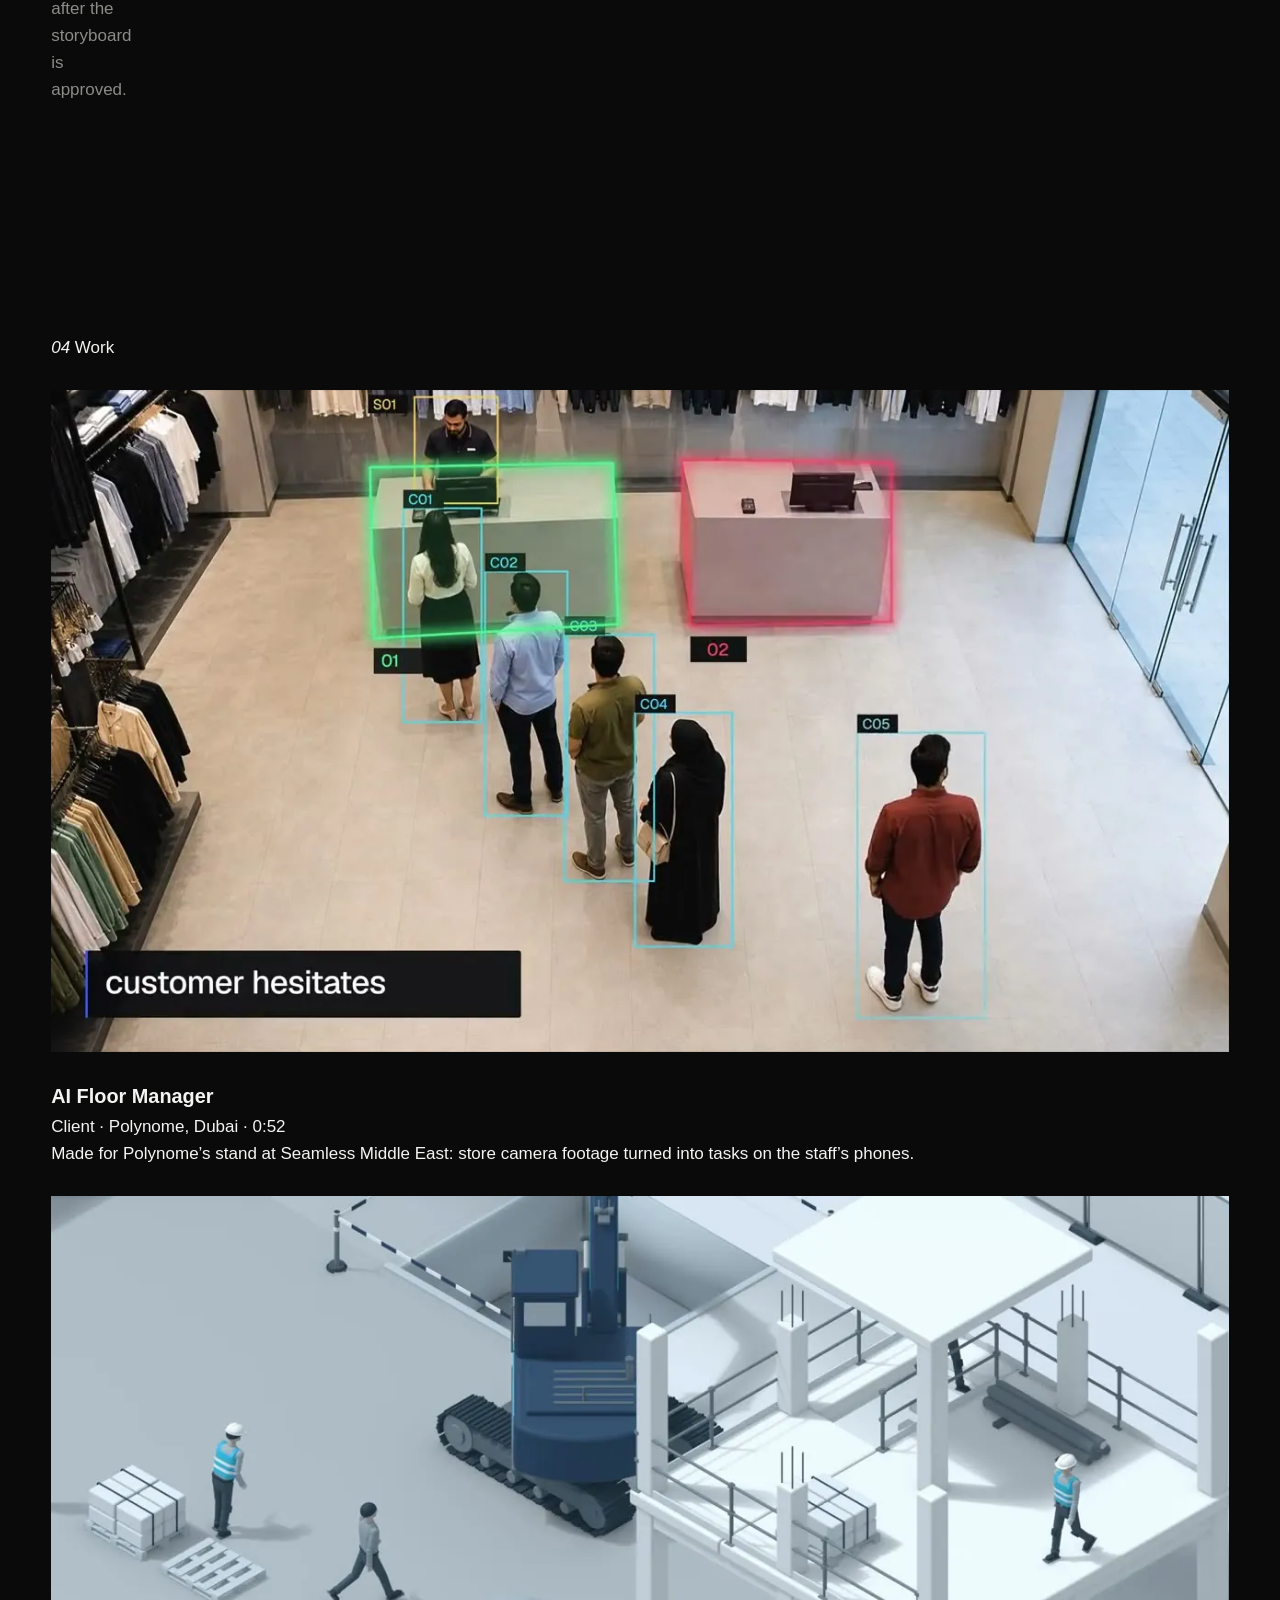
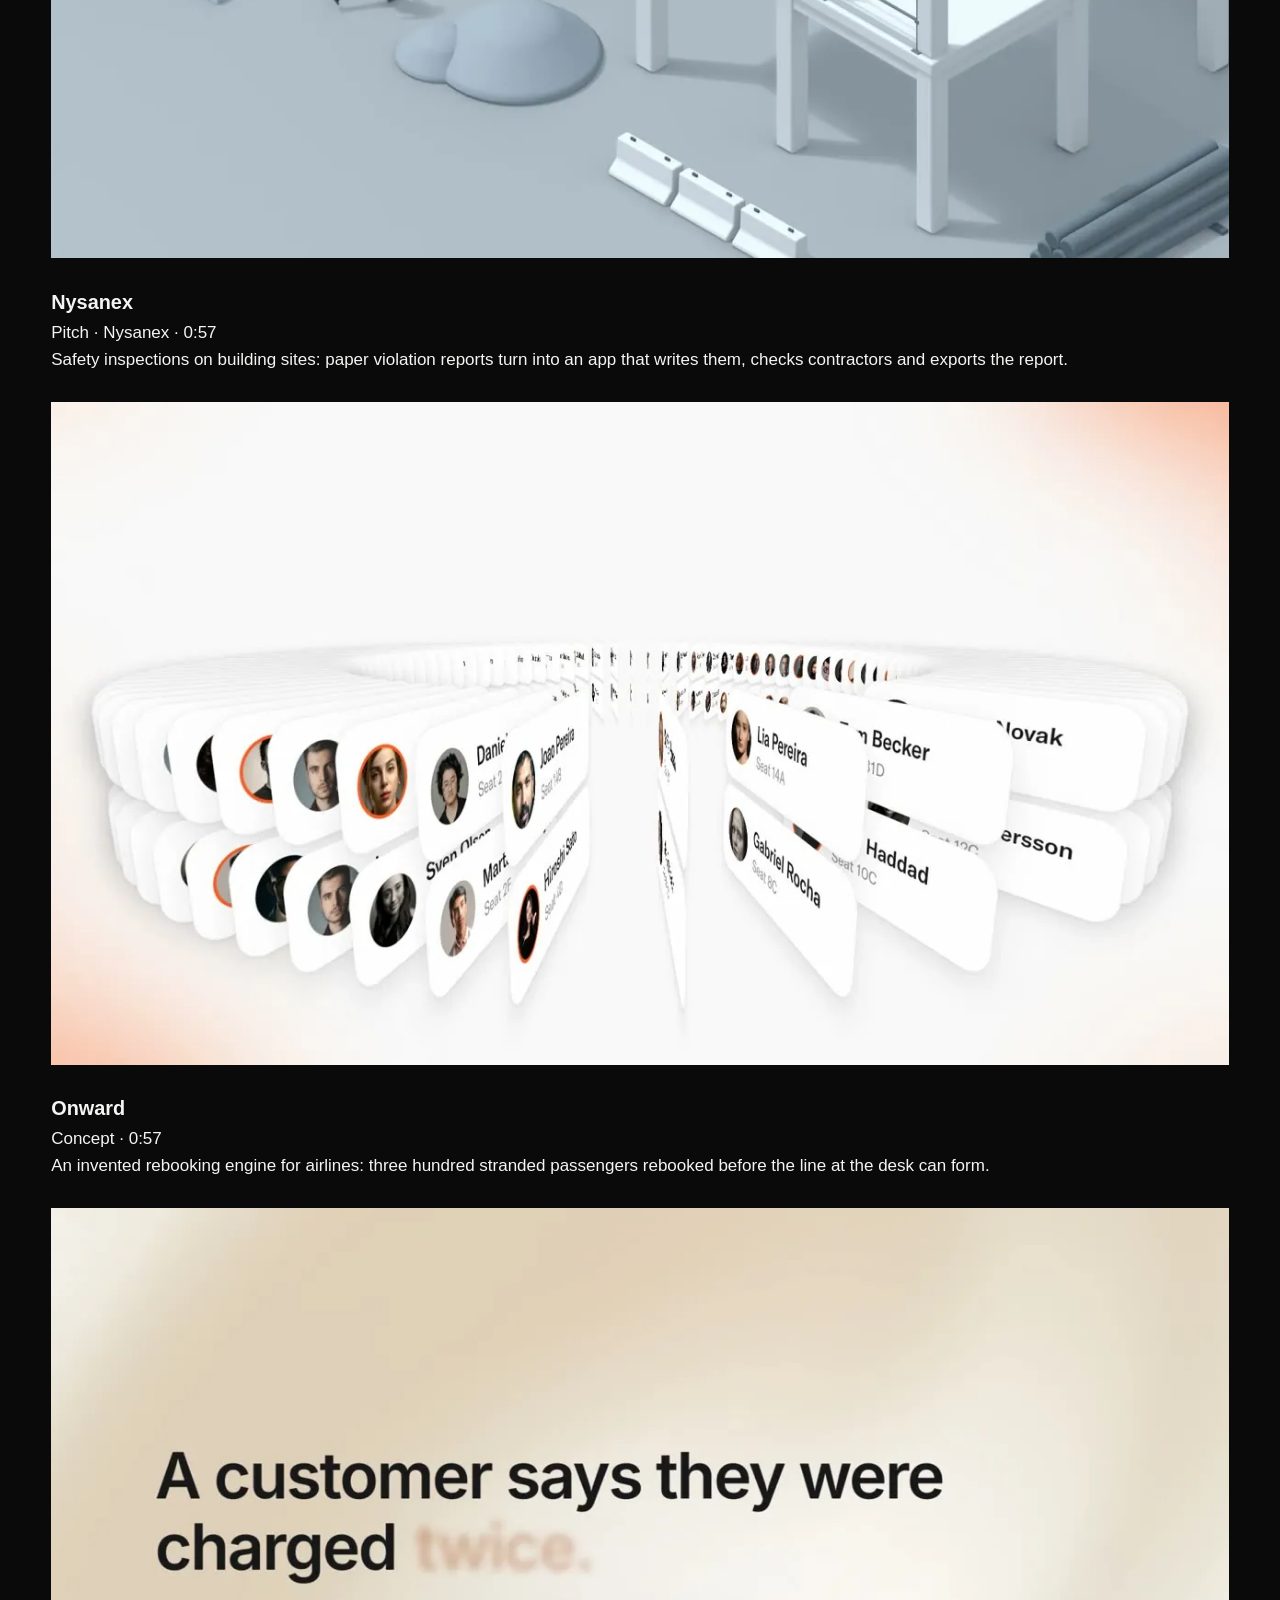
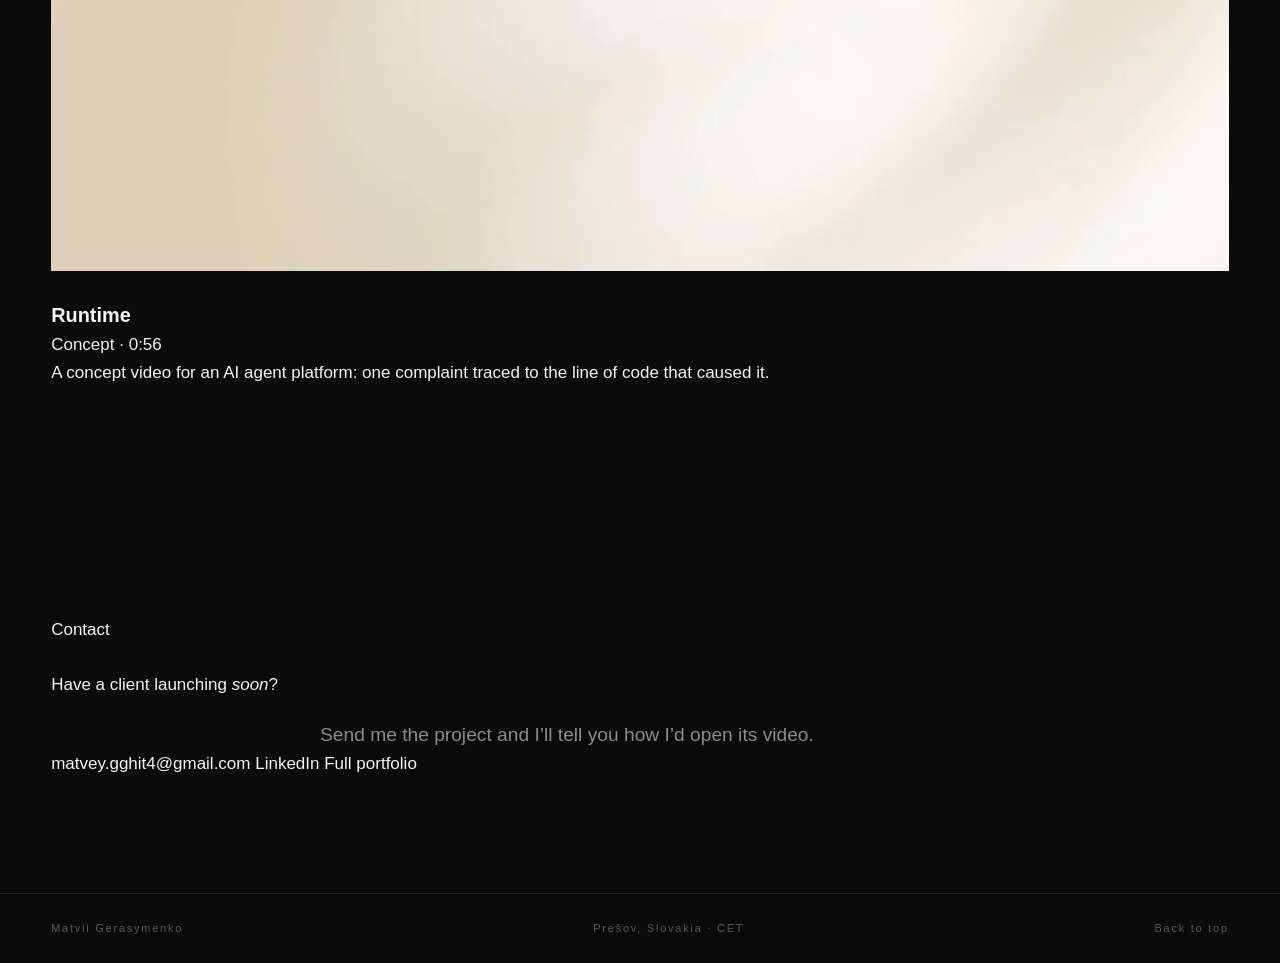
==== commit e1786a3f: "Studios page in the new design" ====
--- a/agencies/index.html
+++ b/agencies/index.html
@@ -7,69 +7,28 @@
 <meta name="description" content="Product and launch videos for your studio's clients, built from your Figma or the live product, under your studio's name. You set the price, the client stays yours.">
 <meta property="og:title" content="Product videos for your studio's clients">
 <meta property="og:description" content="Built from your Figma or the live product, under your studio's name. You set the price, the client stays yours.">
-<meta property="og:image" content="../assets/polynome-floor-poster.jpg">
-<meta name="theme-color" content="#0A0A0A">
+<meta property="og:image" content="https://matvii007.github.io/portfolio/assets/polynome-floor-poster.jpg">
+<meta name="theme-color" content="#F9F9F9">
 <meta name="robots" content="noindex, nofollow">
-<link rel="preconnect" href="https://fonts.googleapis.com">
-<link rel="preconnect" href="https://fonts.gstatic.com" crossorigin>
-<link href="https://fonts.googleapis.com/css2?family=Anton&family=Inter:wght@400;500;600&family=JetBrains+Mono:wght@400;700&display=swap" rel="stylesheet">
-<link rel="stylesheet" href="../style.css">
+<link rel="preload" href="../assets/fonts/Inter-normal-400_600.woff2" as="font" type="font/woff2" crossorigin>
+<link rel="stylesheet" href="../style.css?v=1118">
+<script src="../assets/js/site.js?v=1118" defer></script>
 <style>
-  .a-hero{padding:150px clamp(20px,4vw,56px) clamp(56px,7vw,100px);max-width:1500px;margin:0 auto}
-  .a-hero .eyebrow{margin-bottom:clamp(20px,3vw,34px)}
-  .a-title{
-    font-family:Anton,"Arial Narrow",Impact,sans-serif;font-weight:400;text-transform:uppercase;
-    color:var(--ink);font-size:clamp(44px,7.4vw,118px);line-height:.92;letter-spacing:-.005em;max-width:15ch;
-  }
-  .a-title em{font-style:normal;color:var(--acid)}
-  .a-lead{max-width:760px;margin-top:clamp(26px,3.4vw,44px);color:var(--mut);font-size:clamp(17px,1.6vw,21px);line-height:1.55}
-  .a-lead b{color:var(--ink);font-weight:500}
-  .models{display:grid;grid-template-columns:1fr;gap:clamp(16px,2vw,28px)}
-  .card.main{display:grid;grid-template-columns:.8fr 1.2fr;gap:clamp(20px,3vw,56px);align-items:start}
-  .card.main ul{padding-top:6px}
-  .card{background:var(--bg2);border:1px solid var(--line);border-radius:14px;padding:clamp(26px,3vw,44px)}
-  .card.main{border-color:rgba(207,242,72,.45)}
-  .card .k{font-size:11px;letter-spacing:.2em;color:var(--acid);margin-bottom:16px;display:block}
-  .card h3{font-family:Anton,"Arial Narrow",Impact,sans-serif;font-weight:400;text-transform:uppercase;font-size:clamp(28px,3vw,44px);line-height:1;margin-bottom:18px}
-  .card .price{font-family:Anton,"Arial Narrow",Impact,sans-serif;font-size:clamp(40px,4.6vw,70px);color:var(--acid);line-height:1;margin:6px 0 4px}
-  .card .price-n{font-size:11px;letter-spacing:.18em;color:var(--dim);margin-bottom:22px;display:block}
-  .card ul{list-style:none;display:grid;gap:11px}
-  .card li{color:var(--mut);padding-left:22px;position:relative}
-  .card li::before{content:"";position:absolute;left:0;top:.72em;width:9px;height:2px;background:var(--acid)}
-  .card li b{color:var(--ink);font-weight:500}
-  .incl{display:grid;grid-template-columns:repeat(3,1fr);gap:1px;background:var(--line);border:1px solid var(--line);border-radius:14px;overflow:hidden}
-  .incl div{background:var(--bg);padding:clamp(20px,2.4vw,32px)}
-  .incl .mono{font-size:11px;letter-spacing:.2em;color:var(--acid);display:block;margin-bottom:10px}
-  .incl p{color:var(--mut);font-size:16px}
-  .incl p b{color:var(--ink);font-weight:500}
-  .pwork{display:grid;grid-template-columns:repeat(2,1fr);gap:clamp(18px,2.4vw,34px)}
-  .pwork .meta h3{font-size:clamp(26px,2.6vw,38px);margin:16px 0 8px}
-  .pwork .tags{margin-bottom:10px}
-  .pwork .meta p{font-size:15.5px;margin-bottom:0}
-  @media (max-width:900px){.models,.pwork,.card.main{grid-template-columns:1fr}.incl{grid-template-columns:1fr}}
   @page{size:A4;margin:0}
   @media print{
-    html,body{background:#0A0A0A}
-    .models{grid-template-columns:1fr!important}.card.main{grid-template-columns:.8fr 1.2fr!important}.incl{grid-template-columns:repeat(3,1fr)!important}
-    .sec-head{break-after:avoid}#work,#process,#included,.models{break-inside:avoid}
-    .head,.sound,.foot,.no-print{display:none}
-    body{font-size:12px;background:#0A0A0A;-webkit-print-color-adjust:exact;print-color-adjust:exact}
-    .a-hero{padding:24px 28px 20px}.sec{padding:22px 28px}
-    .sec-head{margin-bottom:16px}.sec-head h2{font-size:24px}
-    .a-title{font-size:46px}.a-lead{font-size:14px;margin-top:14px}
-    .card{padding:18px;break-inside:avoid}.card h3{font-size:22px}.card .price{font-size:34px}
-    .incl div{padding:12px}.incl p{font-size:12px}
-    .pwork{grid-template-columns:repeat(4,1fr);gap:12px}.pwork .meta p{display:none}.pwork .meta h3{font-size:16px;margin:8px 0 4px}
-    .steps li{grid-template-columns:40px 1fr;padding-bottom:10px;gap:10px}.steps h4{font-size:14px}.steps p{font-size:12px}
-    .contact .big{font-size:18px;margin-bottom:12px}.links a{padding:6px 14px;font-size:12px}
+    body{font-size:12px;-webkit-print-color-adjust:exact;print-color-adjust:exact}
+    .sec{padding:22px 28px}.hero{min-height:auto;padding:28px}
+    .pwork{grid-template-columns:repeat(4,1fr);gap:12px}.pwork p{display:none}.pwork h3{font-size:18px;margin:8px 0 4px}
+    .offer,.incl,#process,#work{break-inside:avoid}
   }
 </style>
 </head>
 <body>
+<div class="frame" aria-hidden="true"></div>
 
 <header class="head">
-  <a class="mono brand" href="../">MG</a>
-  <nav class="mono nav">
+  <a class="brand" href="../">Matvii Gerasymenko</a>
+  <nav class="nav" aria-label="Sections">
     <a href="#models">How it works</a>
     <a href="#included">Included</a>
     <a href="#work">Work</a>
@@ -79,118 +38,101 @@
 
 <main id="top">
 
-  <section class="a-hero">
-    <p class="mono eyebrow">FOR WEB, PRODUCT AND DEV STUDIOS</p>
-    <h1 class="a-title">The launch video <em>your client</em> asks for next</h1>
-    <p class="a-lead">You ship the site or the product. I make the product or launch video that goes on it, built from your Figma or the live build, <b>under your studio’s name</b>. <b>You set the price. The client stays yours.</b></p>
+  <section class="hero" style="min-height:auto">
+    <p class="label">For web, product and dev studios</p>
+    <h1 class="display" style="max-width:14ch">The launch video <em class="acc">your client</em> asks for next.</h1>
+    <p class="lead">You ship the site or the product. I make the product or launch video that goes on it, built from your Figma or the live build, <b style="color:var(--ink);font-weight:500">under your studio’s name</b>. <b style="color:var(--ink);font-weight:500">You set the price. The client stays yours.</b></p>
   </section>
 
-  <section id="models" class="sec">
-    <div class="sec-head"><h2>How it works</h2><span class="rule"></span></div>
-    <div class="models">
-      <div class="card main">
-        <div><span class="mono k">UNDER YOUR STUDIO’S NAME</span>
+  <section id="models" class="sec tight">
+    <div class="guide"><span class="chip"><i>01</i> How it works</span></div>
+    <div class="offer">
+      <div>
+        <p class="label">Under your studio’s name</p>
         <h3>You sell it, I make it</h3>
         <p class="price">€1,200</p>
-        <span class="mono price-n">PER VIDEO · 50% BEFORE START · 50% ON DELIVERY</span></div>
-        <ul>
-          <li>You sell the video to your client at your own price and invoice them.</li>
-          <li>I run the video with your client directly, as your studio’s video partner, unless you’d rather keep that yourself.</li>
-          <li><b>The client stays yours.</b> I sign in writing that I never sell to them around you.</li>
-          <li>NDA is fine. My name isn’t on the files.</li>
-          <li>The video goes in my portfolio only if you say yes.</li>
-        </ul>
+        <p class="label">Per video · 50% before start · 50% on delivery</p>
       </div>
+      <ul class="ticks">
+        <li>You sell the video to your client at your own price and invoice them.</li>
+        <li>I run the video with your client directly, as your studio’s video partner, unless you’d rather keep that yourself.</li>
+        <li><b>The client stays yours.</b> I sign in writing that I never sell to them around you.</li>
+        <li>NDA is fine. My name isn’t on the files.</li>
+        <li>The video goes in my portfolio only if you say yes.</li>
+      </ul>
     </div>
   </section>
 
-  <section id="included" class="sec">
-    <div class="sec-head"><h2>What a video includes</h2><span class="rule"></span></div>
+  <section id="included" class="sec tight">
+    <div class="guide"><span class="chip"><i>02</i> What a video includes</span></div>
     <div class="incl">
-      <div><span class="mono">LENGTH</span><p><b>A product or launch video up to 90 seconds</b>, one 16:9 format.</p></div>
-      <div><span class="mono">BUILT FROM</span><p><b>The real interface</b>: your Figma or the live product. No grey placeholder bars.</p></div>
-      <div><span class="mono">CRAFT</span><p><b>Script, storyboard, UI animation, voice, music and sound</b>, one person start to finish.</p></div>
-      <div><span class="mono">APPROVAL</span><p><b>The client approves the storyboard</b> before a single layer moves.</p></div>
-      <div><span class="mono">REVISIONS</span><p><b>Two rounds</b> of revisions are part of it.</p></div>
-      <div><span class="mono">TIME</span><p><b>1–2 weeks</b> after the storyboard is approved. Delivered as MP4 + WebM.</p></div>
+      <div><p class="label">Length</p><p><b>A product or launch video up to 90 seconds</b>, one 16:9 format.</p></div>
+      <div><p class="label">Built from</p><p><b>The real interface</b>: your Figma or the live product. No grey placeholder bars.</p></div>
+      <div><p class="label">Craft</p><p><b>Script, storyboard, UI animation, voice, music and sound</b>, one person start to finish.</p></div>
+      <div><p class="label">Approval</p><p><b>The client approves the storyboard</b> before a single layer moves.</p></div>
+      <div><p class="label">Revisions</p><p><b>Two rounds</b> of revisions are part of it.</p></div>
+      <div><p class="label">Time</p><p><b>1–2 weeks</b> after the storyboard is approved. Delivered as MP4 + WebM.</p></div>
     </div>
-    <p class="mono no-print" style="margin-top:18px;font-size:11px;letter-spacing:.16em;color:var(--dim)">VERTICAL CUTS AND SILENT LOOPS FOR THE SITE ON REQUEST · WHAT I NEED FROM YOU: ACCESS TO THE FIGMA OR THE BUILD, AND A BRIEF</p>
+    <p class="label no-print" style="margin-top:20px">Vertical cuts and silent loops for the site on request · What I need from you: access to the Figma or the build, and a brief</p>
   </section>
 
-  <section id="process" class="sec">
-    <div class="sec-head"><h2>How a project goes</h2><span class="rule"></span></div>
+  <section id="process" class="sec tight">
+    <div class="guide"><span class="chip"><i>03</i> How a project goes</span></div>
     <ol class="steps">
-      <li><span class="mono n">01</span><div><h4>Brief</h4><p>A link to the product or the Figma, and who has to understand it.</p></div></li>
-      <li><span class="mono n">02</span><div><h4>Script and storyboard</h4><p>Every frame drawn with the words that play over it. Your client approves it before animation starts.</p></div></li>
-      <li><span class="mono n">03</span><div><h4>Animation, voice, sound</h4><p>Built from the real interface, then two rounds of revisions.</p></div></li>
-      <li><span class="mono n">04</span><div><h4>Delivery</h4><p>MP4 + WebM, 1–2 weeks after the storyboard is approved.</p></div></li>
+      <li><span class="n">01</span><h4>Brief</h4><p>A link to the product or the Figma, and who has to understand it.</p></li>
+      <li><span class="n">02</span><h4>Script and storyboard</h4><p>Every frame drawn with the words that play over it. Your client approves it before animation starts.</p></li>
+      <li><span class="n">03</span><h4>Animation, voice, sound</h4><p>Built from the real interface, then two rounds of revisions.</p></li>
+      <li><span class="n">04</span><h4>Delivery</h4><p>MP4 + WebM, 1–2 weeks after the storyboard is approved.</p></li>
     </ol>
   </section>
 
-  <section id="work" class="sec">
-    <div class="sec-head"><h2>Work</h2><span class="rule"></span></div>
+  <section id="work" class="sec tight">
+    <div class="guide"><span class="chip"><i>04</i> Work</span></div>
     <div class="pwork">
-      <article class="meta">
-        <div class="player"><video src="../assets/polynome-floor.mp4" poster="../assets/polynome-floor-poster.jpg" muted loop playsinline preload="none"></video><button class="mono sound" type="button">SOUND ON</button></div>
+      <article>
+        <div class="win"><video data-loop src="../assets/polynome-floor.mp4" poster="../assets/polynome-floor-poster.webp" muted loop playsinline preload="none" width="1280" height="720"></video><button class="glass sound" type="button">Sound on</button></div>
         <h3>AI Floor Manager</h3>
-        <p class="mono tags">CLIENT · POLYNOME, DUBAI · 0:52</p>
+        <p class="label">Client · Polynome, Dubai · 0:52</p>
         <p>Made for Polynome’s stand at Seamless Middle East: store camera footage turned into tasks on the staff’s phones.</p>
       </article>
-      <article class="meta">
-        <div class="player"><video src="../assets/nysanex.mp4" poster="../assets/nysanex-poster.jpg" muted loop playsinline preload="none"></video><button class="mono sound" type="button">SOUND ON</button></div>
+      <article>
+        <div class="win"><video data-loop src="../assets/nysanex.mp4" poster="../assets/nysanex-poster.webp" muted loop playsinline preload="none" width="1280" height="720"></video><button class="glass sound" type="button">Sound on</button></div>
         <h3>Nysanex</h3>
-        <p class="mono tags">PITCH · NYSANEX · 0:57</p>
+        <p class="label">Pitch · Nysanex · 0:57</p>
         <p>Safety inspections on building sites: paper violation reports turn into an app that writes them, checks contractors and exports the report.</p>
       </article>
-      <article class="meta">
-        <div class="player"><video src="../assets/onward.mp4" poster="../assets/onward-poster.jpg" muted loop playsinline preload="none"></video><button class="mono sound" type="button">SOUND ON</button></div>
+      <article>
+        <div class="win"><video data-loop src="../assets/onward.mp4" poster="../assets/onward-poster.webp" muted loop playsinline preload="none" width="1280" height="720"></video><button class="glass sound" type="button">Sound on</button></div>
         <h3>Onward</h3>
-        <p class="mono tags">CONCEPT · 0:57</p>
+        <p class="label">Concept · 0:57</p>
         <p>An invented rebooking engine for airlines: three hundred stranded passengers rebooked before the line at the desk can form.</p>
       </article>
-      <article class="meta">
-        <div class="player"><video src="../assets/runtime.mp4" poster="../assets/runtime-poster.jpg" muted loop playsinline preload="none"></video><button class="mono sound" type="button">SOUND ON</button></div>
+      <article>
+        <div class="win"><video data-loop src="../assets/runtime.mp4" poster="../assets/runtime-poster.webp" muted loop playsinline preload="none" width="1280" height="720"></video><button class="glass sound" type="button">Sound on</button></div>
         <h3>Runtime</h3>
-        <p class="mono tags">CONCEPT · 0:56</p>
+        <p class="label">Concept · 0:56</p>
         <p>A concept video for an AI agent platform: one complaint traced to the line of code that caused it.</p>
       </article>
     </div>
   </section>
 
-  <section id="contact" class="sec contact">
-    <div class="sec-head"><h2>Contact</h2><span class="rule"></span></div>
-    <p class="big">Have a client launching soon? Send me the project and I’ll tell you how I’d open its video.</p>
-    <ul class="links">
-      <li><a href="mailto:matvey.gghit4@gmail.com">matvey.gghit4@gmail.com</a></li>
-      <li><a href="https://www.linkedin.com/in/matvii-gerasymenko/" target="_blank" rel="noopener">LinkedIn</a></li>
-      <li><a href="../">Full portfolio</a></li>
-    </ul>
+  <section id="contact" class="sec contact center rule-top">
+    <p class="label" style="margin-bottom:28px">Contact</p>
+    <p class="display">Have a client launching <em class="acc">soon</em>?</p>
+    <p class="lead" style="margin-top:22px">Send me the project and I’ll tell you how I’d open its video.</p>
+    <div class="pills">
+      <a class="pill solid" href="mailto:matvey.gghit4@gmail.com">matvey.gghit4@gmail.com</a>
+      <a class="pill" href="https://www.linkedin.com/in/matvii-gerasymenko/" target="_blank" rel="noopener">LinkedIn</a>
+      <a class="pill" href="../">Full portfolio</a>
+    </div>
   </section>
 
 </main>
 
-<footer class="foot mono">
-  <span>MATVII GERASYMENKO</span>
-  <span>PREŠOV, SLOVAKIA · CET</span>
-  <span><a href="#top">BACK TO TOP</a></span>
+<footer class="foot label">
+  <span>Matvii Gerasymenko</span>
+  <span>Prešov, Slovakia · CET</span>
+  <a href="#top">Back to top</a>
 </footer>
-
-<script>
-const vids = document.querySelectorAll('.player video');
-const io = new IntersectionObserver(es => es.forEach(e => {
-  const v = e.target;
-  if (e.isIntersecting) { v.preload = 'auto'; v.play().catch(()=>{}); } else v.pause();
-}), { threshold: 0.35 });
-vids.forEach(v => io.observe(v));
-document.querySelectorAll('.player').forEach(p => {
-  const v = p.querySelector('video'), b = p.querySelector('.sound');
-  b.addEventListener('click', () => {
-    v.muted = !v.muted; b.textContent = v.muted ? 'SOUND ON' : 'SOUND OFF'; b.classList.toggle('live', !v.muted);
-    if (!v.muted) { vids.forEach(o => { if (o !== v) o.muted = true; });
-      document.querySelectorAll('.sound').forEach(o => { if (o !== b) { o.textContent = 'SOUND ON'; o.classList.remove('live'); } }); }
-    v.play().catch(()=>{});
-  });
-});
-</script>
 </body>
 </html>
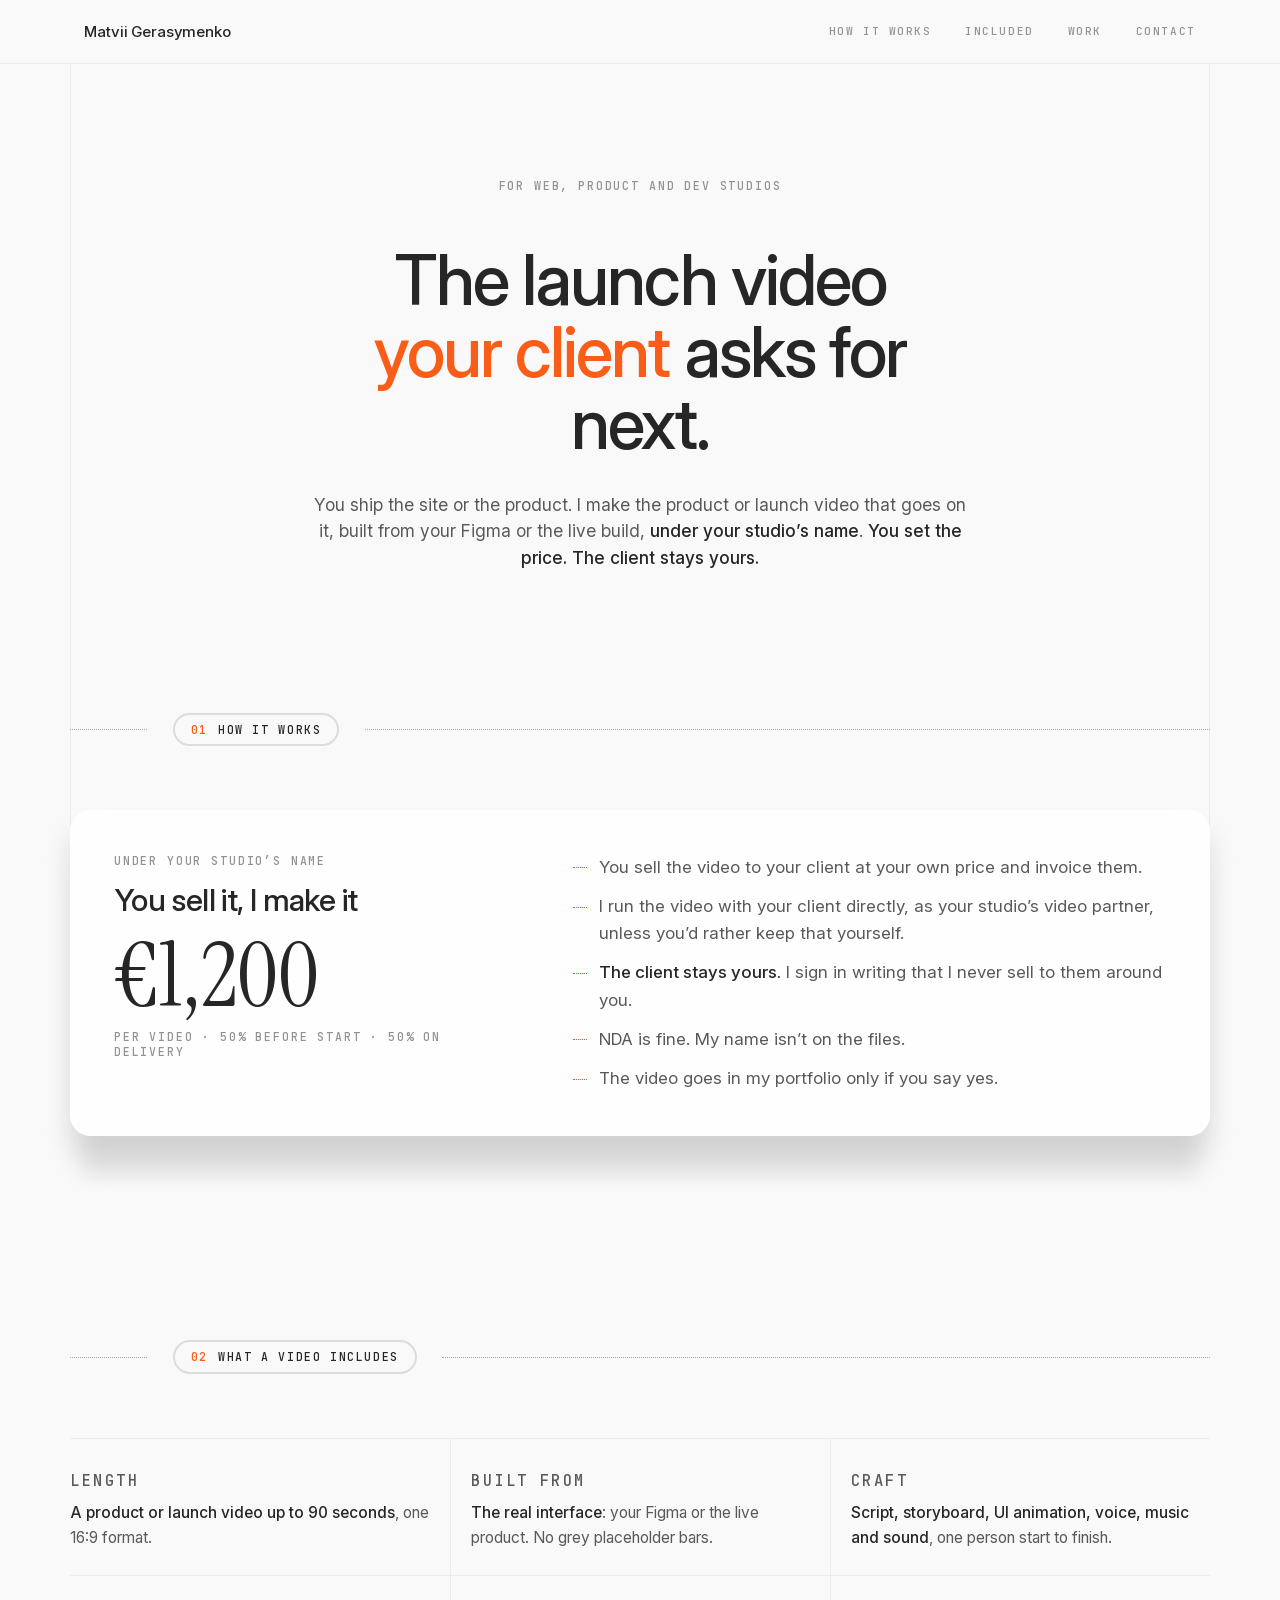
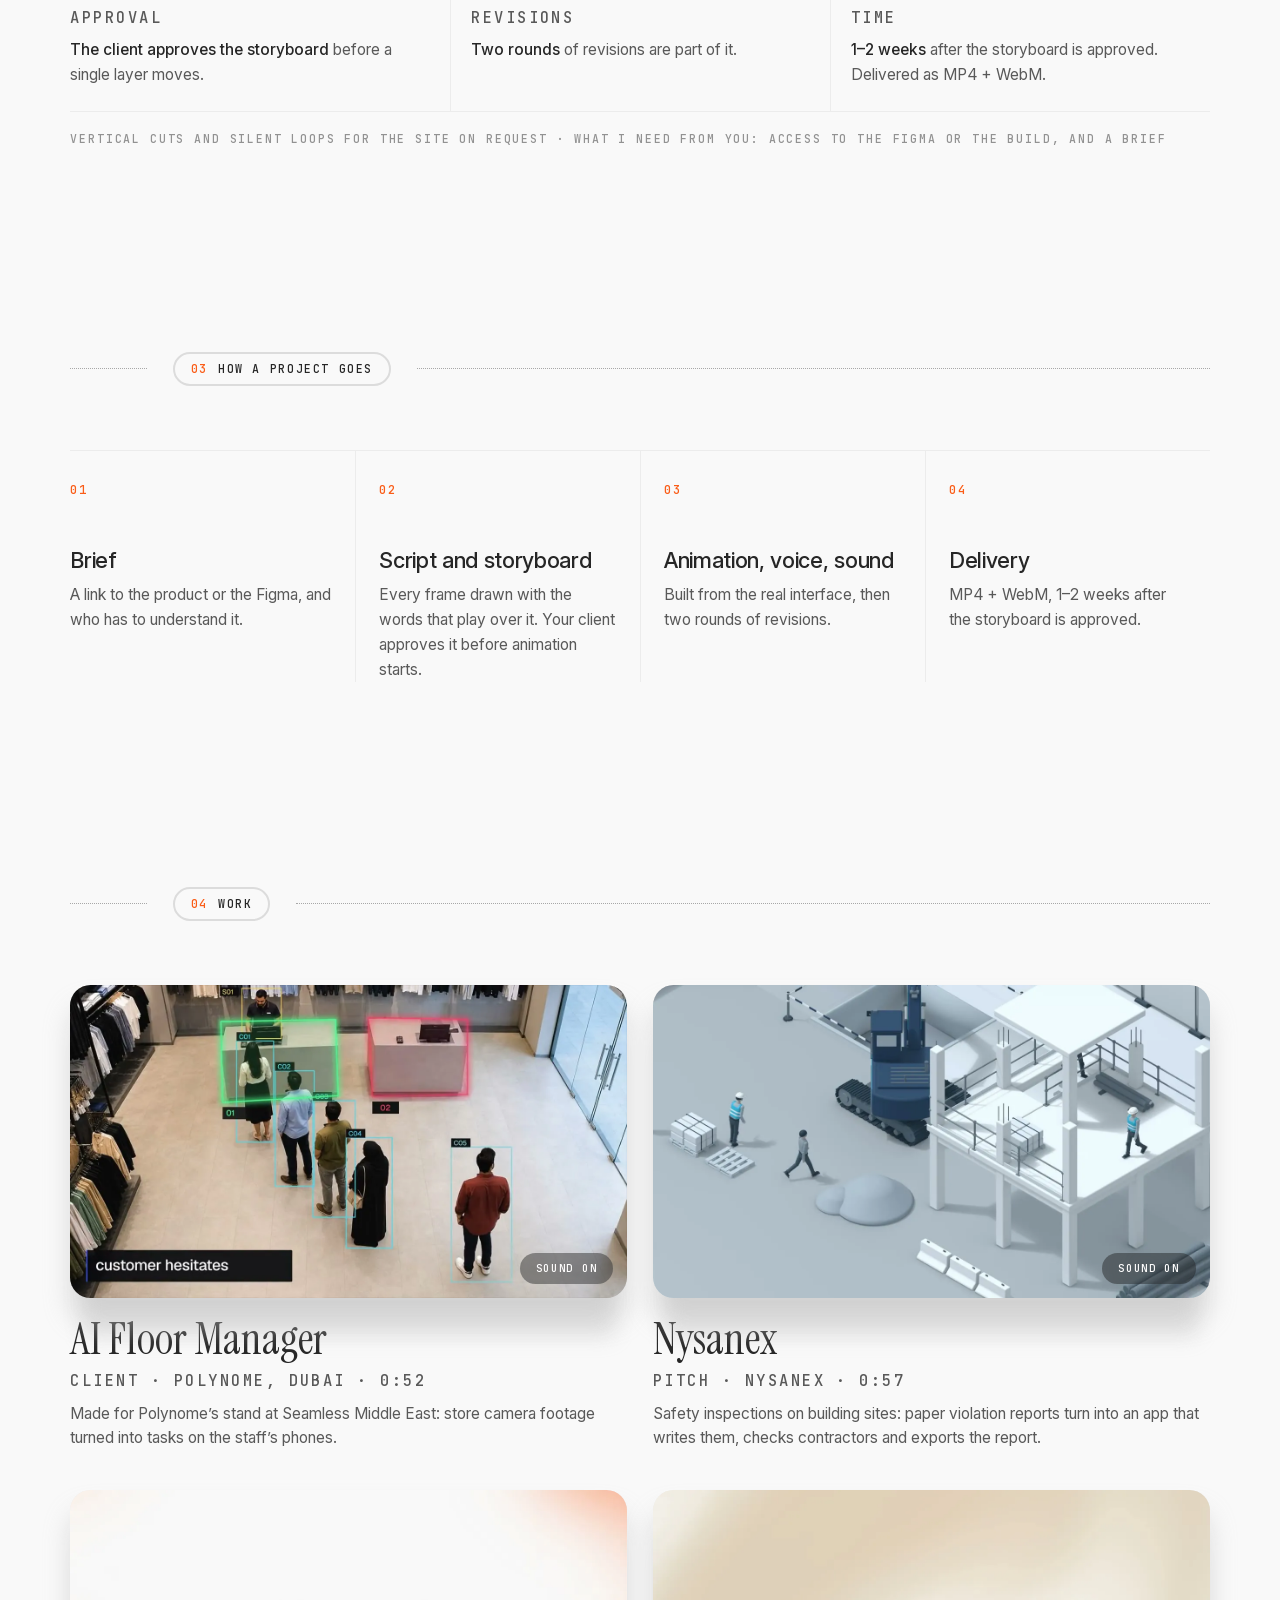
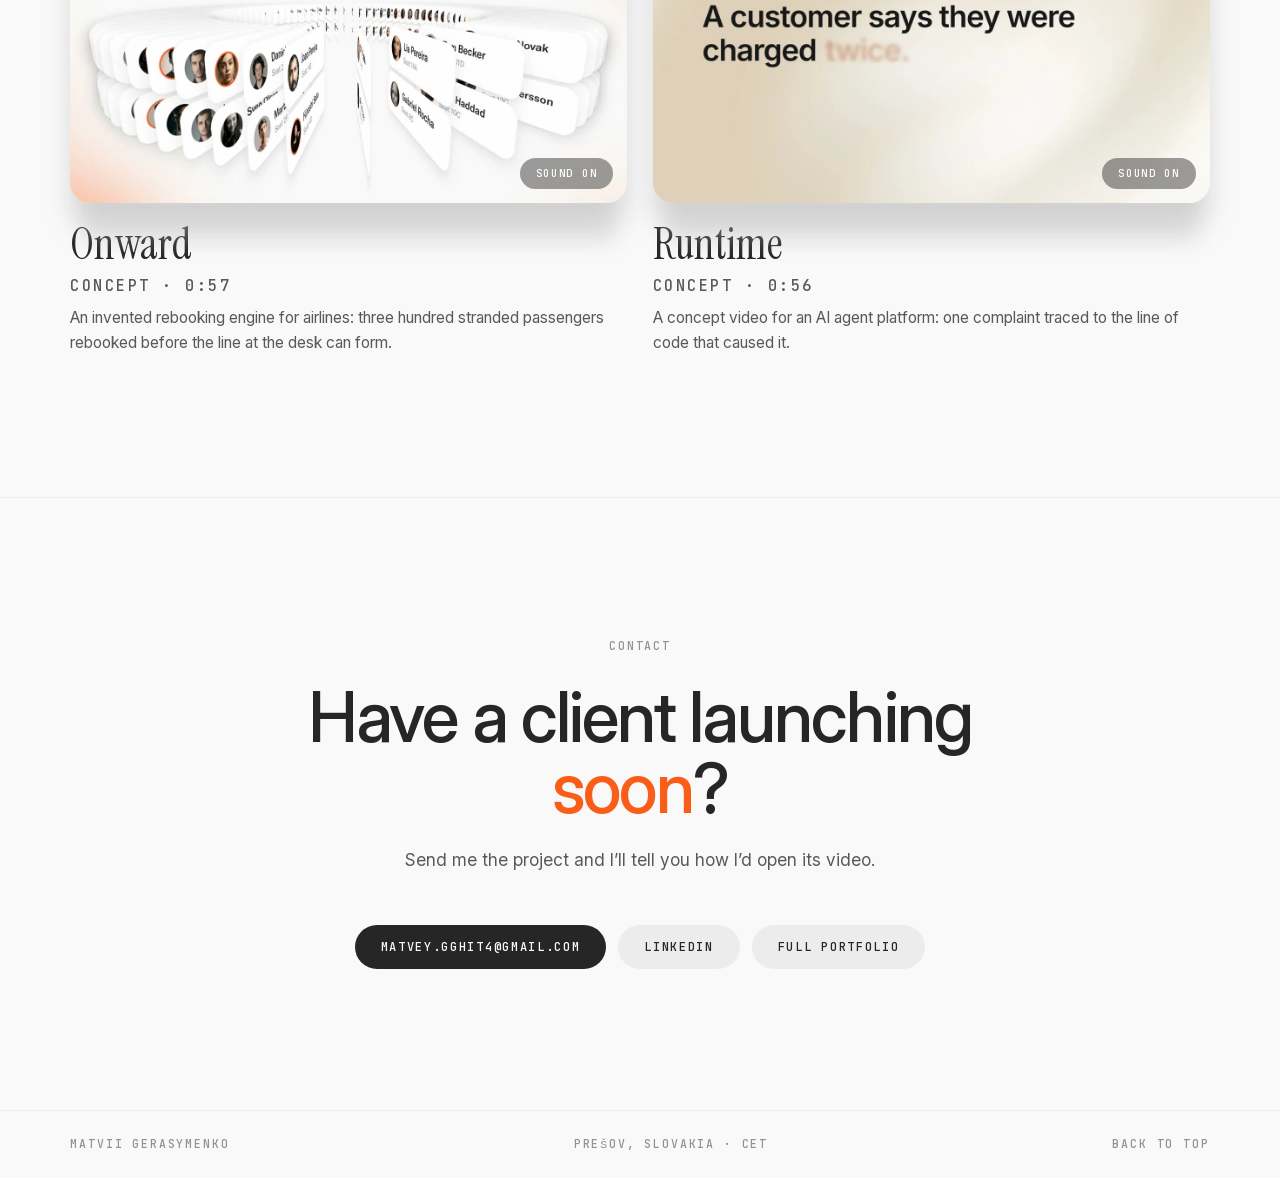
==== commit a614913c: "Studios page: asset version 1119" ====
--- a/agencies/index.html
+++ b/agencies/index.html
@@ -11,8 +11,8 @@
 <meta name="theme-color" content="#F9F9F9">
 <meta name="robots" content="noindex, nofollow">
 <link rel="preload" href="../assets/fonts/Inter-normal-400_600.woff2" as="font" type="font/woff2" crossorigin>
-<link rel="stylesheet" href="../style.css?v=1118">
-<script src="../assets/js/site.js?v=1118" defer></script>
+<link rel="stylesheet" href="../style.css?v=1119">
+<script src="../assets/js/site.js?v=1119" defer></script>
 <style>
   @page{size:A4;margin:0}
   @media print{
--- a/style.css
+++ b/style.css
@@ -1,218 +1,383 @@
-/* ═══ MATVII GERASYMENKO — портфолио ═══ */
+/* MATVII GERASYMENKO — portfolio.
+   Design system taken from the motion-design skill (Matvii's measured system), nothing invented:
+   palette  = preset paper-single-hot (firecrawl): plate #F9F9F9, dark act #181818, ink #262626, accent #FA5D18 ≤ 1.5 %
+   type     = one neutral grotesk 500 (Inter class) for statements, serif for names/identity, mono for machine labels
+   layout   = one hero per screen, 57–88 % empty, a hairline frame locked to the screen (inset 5.5 % W), windows bleed,
+              construction guides (dotted, from the edges) for "how it is made"                                            */
+
+@font-face{font-family:Inter;font-style:normal;font-weight:400 600;font-display:swap;src:url(assets/fonts/Inter-normal-400_600.woff2) format("woff2")}
+@font-face{font-family:"Instrument Serif";font-style:normal;font-weight:400;font-display:swap;src:url(assets/fonts/InstrumentSerif-normal-400.woff2) format("woff2")}
+@font-face{font-family:"Instrument Serif";font-style:italic;font-weight:400;font-display:swap;src:url(assets/fonts/InstrumentSerif-italic-400.woff2) format("woff2")}
+@font-face{font-family:"JetBrains Mono";font-style:normal;font-weight:500;font-display:swap;src:url(assets/fonts/JetBrainsMono-normal-500.woff2) format("woff2")}
 
 :root{
-  --bg:#0A0A0A;
-  --bg2:#101010;
-  --ink:#F4F4F2;
-  --mut:#8B8B87;
-  --dim:#5A5A57;
-  --line:#242422;
-  --acid:#CFF248;
+  /* light act (paper-single-hot) */
+  --plate:#F9F9F9; --surface:#FEFEFE; --step:#F2F2F2; --chip:#ECECEC; --chip-2:#E5E5E5;
+  --hair:#ECECEC; --hair-2:#DCDCDC; --guide:#A8A8A8;
+  --ink:#262626; --ink-2:#595959; --ink-3:#929292;
+  --acc:#FA5D18;
+  /* dark act */
+  --n-plate:#181818; --n-deep:#111111; --n-hair:#2B2B2B; --n-ink:#FEFDFD; --n-ink-2:#B4B4B2; --n-ink-3:#8A8A88; --n-acc:#F6621E;
+  /* frame: firecrawl hairline frame at x 106 / 1813 of 1920 → 5.5 % of the width */
+  --f:clamp(18px,5.5vw,106px);
+  --wrap:calc(100vw - 2*var(--f));
+  --r-win:clamp(14px,1.6vw,26px);
+  /* firecrawl flat contact shadow (0.139, σ18.8, +32.9) + (0.166, σ15.7, +76.5) #B6B6B6, scaled to the page */
+  --shadow:0 clamp(14px,1.7vw,33px) clamp(20px,2vw,38px) rgba(182,182,182,.42),0 clamp(30px,4vw,76px) clamp(16px,1.6vw,31px) -12px rgba(182,182,182,.30);
+  --sans:Inter,-apple-system,BlinkMacSystemFont,"Helvetica Neue",Arial,sans-serif;
+  --serif:"Instrument Serif","Times New Roman",Georgia,serif;
+  --mono:"JetBrains Mono",ui-monospace,SFMono-Regular,Menlo,monospace;
 }
 
 *{margin:0;padding:0;box-sizing:border-box}
-html{scroll-behavior:smooth;-webkit-text-size-adjust:100%}
-body{
-  background:var(--bg);color:var(--ink);
-  font-family:Inter,-apple-system,BlinkMacSystemFont,"Helvetica Neue",Arial,sans-serif;
-  font-size:17px;line-height:1.6;
-  -webkit-font-smoothing:antialiased;
-  overflow-x:hidden;
+html{-webkit-text-size-adjust:100%;scroll-behavior:smooth}
+body{background:var(--plate);color:var(--ink);font:400 17px/1.6 var(--sans);-webkit-font-smoothing:antialiased;overflow-x:hidden;font-feature-settings:"ss01","cv11"}
+img,video,svg{display:block;max-width:100%}
+a{color:inherit;text-decoration:none}
+button{font:inherit;color:inherit;background:none;border:0;cursor:pointer}
+::selection{background:var(--acc);color:var(--plate)}
+
+/* ── dark act (a page that is one dark film) ── */
+.night{--plate:var(--n-plate);--surface:#1D1D1D;--step:#202020;--chip:#242424;--chip-2:#2A2A2A;--hair:var(--n-hair);--hair-2:#3A3A3A;--guide:#5C5C5C;
+  --ink:var(--n-ink);--ink-2:var(--n-ink-2);--ink-3:var(--n-ink-3);--acc:var(--n-acc);--shadow:none;background:var(--plate);color:var(--ink)}
+/* light on dark always carries a faint halo (blink +6..+9 levels within 40–60 px) */
+.night .display,.night .title-serif,.night .name{text-shadow:0 0 48px rgba(254,253,253,.07)}
+
+/* ── the hairline frame, locked to the screen ── */
+.frame{position:fixed;inset:0;pointer-events:none;z-index:0}
+main,.foot{position:relative;z-index:1}
+.frame::before,.frame::after{content:"";position:absolute;top:0;bottom:0;width:1px;background:var(--hair)}
+.frame::before{left:var(--f)}.frame::after{right:var(--f)}
+
+.mono{font-family:var(--mono);font-weight:500}
+.label{font:500 11.5px/1.3 var(--mono);letter-spacing:.16em;text-transform:uppercase;color:var(--ink-3)}
+.label b{color:var(--ink);font-weight:500}
+.acc{color:var(--acc)}
+em{font-style:normal}
+
+/* ── header: glass bar (backdrop σ 40), hairline under it ── */
+.head{position:sticky;top:0;z-index:50;display:flex;align-items:center;justify-content:space-between;gap:20px;
+  padding:16px var(--f);background:color-mix(in srgb,var(--plate) 78%,transparent);
+  -webkit-backdrop-filter:blur(40px) saturate(1.15);backdrop-filter:blur(40px) saturate(1.15);border-bottom:1px solid var(--hair)}
+.brand{font:500 15px/1 var(--sans);letter-spacing:-.01em;padding-left:14px;white-space:nowrap}
+.nav{display:flex;gap:6px;flex-wrap:wrap;justify-content:flex-end}
+.nav a{font:500 11px/1 var(--mono);letter-spacing:.14em;text-transform:uppercase;color:var(--ink-3);padding:10px 14px;border-radius:999px;transition:color .15s,background .15s}
+.nav a:hover{color:var(--ink)}
+.nav a.on{color:var(--ink);background:var(--chip)}
+
+/* ── type ── */
+.display{font:500 clamp(32px,5.4vw,112px)/1.04 var(--sans);letter-spacing:-.028em}
+.statement{font:500 clamp(26px,3.6vw,72px)/1.08 var(--sans);letter-spacing:-.024em}
+.title-serif{font:400 clamp(44px,7.2vw,150px)/.95 var(--serif);letter-spacing:-.012em}
+.lead{font:400 clamp(17px,1.35vw,21px)/1.55 var(--sans);color:var(--ink-2);max-width:60ch}
+.body p{color:var(--ink-2);max-width:62ch}
+.body p+p{margin-top:16px}
+.body b{color:var(--ink);font-weight:500}
+
+/* ── sections live between the frame lines ── */
+.sec{padding:clamp(80px,11vw,200px) var(--f);position:relative}
+.sec.tight{padding-top:clamp(40px,5vw,90px)}
+.rule-top{border-top:1px solid var(--hair)}
+.center{text-align:center}
+.center .lead,.center .body p{margin-left:auto;margin-right:auto}
+.inner{padding:0 clamp(0px,3vw,56px)}
+
+/* construction guide: a chip with dotted guides running out to the frame (airbnb construction-guides) */
+.guide{display:flex;align-items:center;gap:clamp(12px,2vw,28px);margin-bottom:clamp(36px,5vw,80px)}
+.guide::before,.guide::after{content:"";flex:1;height:0;border-top:1.5px dotted var(--guide)}
+.guide::before{max-width:clamp(20px,6vw,110px)}
+.chip{display:inline-flex;align-items:center;gap:10px;white-space:nowrap;padding:9px 16px;border-radius:999px;border:2px solid var(--hair-2);
+  font:500 11.5px/1 var(--mono);letter-spacing:.14em;text-transform:uppercase;color:var(--ink)}
+.chip i{font-style:normal;color:var(--acc)}
+
+/* ── pills (r = h/2), the one CTA ── */
+.pill{display:inline-flex;align-items:center;gap:12px;padding:16px 26px;border-radius:999px;background:var(--chip);color:var(--ink);
+  font:500 12px/1 var(--mono);letter-spacing:.14em;text-transform:uppercase;transition:background .15s,color .15s,transform .15s}
+.pill:hover{background:var(--ink);color:var(--plate)}
+.pill span{transition:transform .15s}.pill:hover span{transform:translateX(4px)}
+.pill.solid{background:var(--ink);color:var(--plate)}
+.pill.solid:hover{background:var(--acc);color:#181818}
+.pills{display:flex;flex-wrap:wrap;gap:12px}
+.center .pills{justify-content:center}
+
+/* ── windows: video and stills ── */
+.win{position:relative;border-radius:var(--r-win);overflow:hidden;background:var(--chip);box-shadow:var(--shadow)}
+.night .win{background:var(--n-deep);outline:1px solid var(--n-hair);outline-offset:-1px}
+.win video,.win img{width:100%;height:auto;aspect-ratio:16/9;object-fit:cover}
+.glass{position:absolute;padding:10px 16px;border-radius:999px;background:rgba(24,24,24,.42);color:#FEFDFD;
+  -webkit-backdrop-filter:blur(40px) saturate(1.2);backdrop-filter:blur(40px) saturate(1.2);
+  font:500 10.5px/1 var(--mono);letter-spacing:.16em;text-transform:uppercase;transition:background .15s,color .15s}
+.glass:hover{background:rgba(24,24,24,.6)}
+.sound{right:14px;bottom:14px}
+.sound.live{background:var(--acc);color:#181818}
+
+/* ════════ HOME ════════ */
+.hero{min-height:calc(100svh - 60px);display:flex;flex-direction:column;justify-content:center;align-items:center;text-align:center;
+  padding:clamp(70px,9vw,150px) var(--f) clamp(50px,6vw,100px)}
+.hero .label{margin-bottom:clamp(26px,4vw,56px)}
+.name{font:400 clamp(50px,9.4vw,190px)/.92 var(--serif);letter-spacing:-.015em;display:flex;flex-wrap:wrap;justify-content:center;align-items:center;column-gap:.22em}
+/* the portrait stands in the line as a word (inline-icon-token-line) */
+.token{display:inline-block;width:.86em;height:1.04em;border-radius:.43em;overflow:hidden;background:var(--chip);flex:none;transform:translateY(.04em)}
+.token img{width:100%;height:100%;max-width:none;object-fit:cover;object-position:50% 22%}
+.hero .statement{margin-top:clamp(30px,4.4vw,70px);max-width:17ch}
+.hero .lead{margin-top:clamp(20px,2.4vw,34px)}
+.hero .pills{margin-top:clamp(30px,3.6vw,52px);justify-content:center}
+
+.claim{padding:clamp(80px,10vw,180px) var(--f);border-top:1px solid var(--hair);border-bottom:1px solid var(--hair)}
+.claim .display{max-width:22ch;margin:0 auto;text-align:center}
+.claim .display .off{color:var(--ink-3)}
+
+/* work */
+.work-head{display:flex;align-items:flex-end;justify-content:space-between;gap:20px;flex-wrap:wrap;margin-bottom:clamp(40px,6vw,96px)}
+.proj{padding-bottom:clamp(70px,9vw,150px)}
+.proj+.proj{padding-top:clamp(70px,9vw,150px);border-top:1px solid var(--hair)}
+.proj .label{margin-bottom:clamp(14px,1.6vw,22px)}
+.proj .win{width:min(100%,calc(var(--wrap)*.86));margin:0 auto}
+.proj-meta{display:grid;grid-template-columns:1fr 1.1fr;gap:clamp(24px,5vw,90px);margin-top:clamp(30px,3.4vw,56px);align-items:start}
+.proj-meta h3{font:400 clamp(40px,5.6vw,108px)/.95 var(--serif);letter-spacing:-.012em}
+.proj-meta .credits{margin-top:18px}
+.code{font-family:var(--mono);font-size:.86em;color:var(--ink)}
+
+/* the dark slab: AI films on the light page */
+.slab{margin:0 var(--f);border-radius:clamp(18px,2.2vw,34px);overflow:hidden;display:grid;grid-template-columns:1fr 1.25fr;align-items:stretch}
+.slab .txt{padding:clamp(30px,4.4vw,80px);display:flex;flex-direction:column;justify-content:space-between;gap:30px}
+.slab .title-serif{font-size:clamp(64px,9vw,180px)}
+.slab .vid{position:relative;min-height:280px}
+.slab .vid video{position:absolute;inset:0;width:100%;height:100%;object-fit:cover}
+
+/* steps: a four-cell grid */
+.steps{list-style:none;display:grid;grid-template-columns:repeat(4,1fr);border-top:1px solid var(--hair)}
+.steps li{padding:clamp(22px,2.6vw,40px) clamp(14px,1.8vw,30px) 0 0}
+.steps li+li{padding-left:clamp(14px,1.8vw,30px);border-left:1px solid var(--hair)}
+.steps .n{font:500 12px/1 var(--mono);letter-spacing:.14em;color:var(--acc);display:block;margin-bottom:clamp(30px,4vw,70px)}
+.steps h4{font:500 clamp(19px,1.7vw,26px)/1.2 var(--sans);letter-spacing:-.015em;margin-bottom:10px}
+.steps p{color:var(--ink-2);font-size:15.5px}
+
+.about{display:grid;grid-template-columns:1.1fr 1fr;gap:clamp(30px,6vw,110px);align-items:start}
+
+.contact .display{max-width:16ch;margin:0 auto}
+.contact .pills{margin-top:clamp(30px,4vw,60px)}
+
+.foot{display:flex;flex-wrap:wrap;justify-content:space-between;gap:12px;padding:26px var(--f);border-top:1px solid var(--hair)}
+.foot a:hover{color:var(--ink)}
+
+/* ════════ FILMS ════════ */
+.case-card{display:block;margin:0 var(--f)}
+.case-card .win{box-shadow:none}
+.case-card .row{display:grid;grid-template-columns:1fr auto;gap:30px;align-items:end;margin-top:clamp(24px,3vw,44px)}
+.case-card .title-serif{font-size:clamp(80px,13vw,260px);line-height:.82}
+.case-card:hover .pill{background:var(--ink);color:var(--plate)}
+
+/* ════════ CASE ════════ */
+.case-hero{padding:clamp(56px,7vw,130px) var(--f) 0;text-align:center}
+.case-hero .label{margin-bottom:clamp(22px,3.4vw,60px)}
+.case-hero .title-serif{font-size:clamp(110px,22vw,430px);line-height:.8;letter-spacing:.02em}
+.case-hero .statement{margin-top:clamp(16px,2vw,30px)}
+.film{margin:clamp(40px,5vw,90px) calc(var(--f)*.5) 0}
+.film .win{border-radius:clamp(14px,1.8vw,30px)}
+.play{position:absolute;inset:0;display:grid;place-items:center;background:linear-gradient(180deg,rgba(17,17,17,0) 40%,rgba(17,17,17,.55))}
+.play span{display:inline-flex;align-items:center;gap:14px;padding:20px 30px;border-radius:999px;background:rgba(24,24,24,.42);color:#FEFDFD;
+  -webkit-backdrop-filter:blur(40px) saturate(1.2);backdrop-filter:blur(40px) saturate(1.2);font:500 12px/1 var(--mono);letter-spacing:.16em}
+.play span::before{content:"";width:0;height:0;border-left:11px solid currentColor;border-top:7px solid transparent;border-bottom:7px solid transparent}
+.play:hover span{background:var(--acc);color:#181818}
+.facts{display:grid;grid-template-columns:repeat(4,1fr);gap:0;margin:clamp(30px,3.4vw,56px) var(--f) 0;border-top:1px solid var(--hair)}
+.facts div{padding:18px 18px 0 0}
+.facts div+div{padding-left:18px;border-left:1px solid var(--hair)}
+.facts p{margin-top:10px;font-size:15px;color:var(--ink-2);line-height:1.5}
+
+.split{display:grid;grid-template-columns:1fr 1fr;gap:clamp(30px,6vw,110px);align-items:end}
+.split .statement{max-width:15ch}
+
+/* beat map: scenes proportional to their real length */
+.beats{display:flex;gap:6px;margin-top:clamp(40px,5vw,80px)}
+.beat{flex:var(--d) 1 0;min-width:0}
+.beat .bar{height:6px;border-radius:999px;background:var(--chip-2);margin-bottom:16px}
+.beat.solve .bar{background:var(--acc)}
+.beat img{width:100%;height:auto;aspect-ratio:4/5;object-fit:cover;border-radius:12px;background:var(--chip)}
+.beat h4{font:500 clamp(14px,1.15vw,17px)/1.25 var(--sans);margin:14px 0 6px;letter-spacing:-.01em}
+.beat p{font-size:14px;line-height:1.45;color:var(--ink-2)}
+.beat .label{display:block;margin-top:12px}
+
+/* tabs */
+.tabs{display:inline-flex;gap:4px;padding:5px;border-radius:999px;background:var(--chip)}
+.tabs button{padding:11px 18px;border-radius:999px;font:500 11px/1 var(--mono);letter-spacing:.14em;text-transform:uppercase;color:var(--ink-3)}
+.tabs button[aria-selected=true]{background:var(--surface);color:var(--ink)}
+.night .tabs button[aria-selected=true]{background:#2F2F2F}
+.panel[hidden]{display:none}
+
+.pair-labels{display:grid;grid-template-columns:1fr 1fr;margin-top:14px}
+.pair-labels span:last-child{text-align:right}
+
+.tri{display:grid;grid-template-columns:repeat(5,1fr);gap:clamp(8px,1vw,16px);margin-top:clamp(24px,3vw,44px)}
+.tri figure{display:grid;gap:clamp(6px,.7vw,10px)}
+.tri img{width:100%;height:auto;aspect-ratio:16/9;object-fit:cover;border-radius:10px;background:var(--chip)}
+.tri figcaption{font-size:13.5px;line-height:1.4;color:var(--ink-2);margin-top:4px}
+.tri-rowlabel{display:flex;justify-content:space-between;margin-top:22px}
+
+/* reference sheets: a mosaic with a hero cell */
+.sheets{display:grid;grid-template-columns:repeat(4,1fr);gap:clamp(8px,1vw,16px)}
+.sheets figure{position:relative}
+.sheets figure.hero-cell{grid-column:span 2;grid-row:span 2}
+.sheets img{width:100%;height:auto;aspect-ratio:16/9;object-fit:cover;border-radius:12px;background:var(--chip)}
+.sheets figcaption{position:absolute;left:10px;bottom:10px}
+.sheet-note{display:flex;flex-direction:column;justify-content:space-between;padding:16px;border-radius:12px;border:1px dotted var(--guide);aspect-ratio:16/9}
+.sheet-note p:last-child{font-size:14px;line-height:1.45;color:var(--ink-2)}
+
+/* keyframes: one row per scene */
+.kf-scene{display:grid;grid-template-columns:minmax(120px,.7fr) 3fr;gap:clamp(14px,2.4vw,40px);padding:clamp(18px,2vw,30px) 0;border-top:1px solid var(--hair)}
+.kf-scene:last-child{border-bottom:1px solid var(--hair)}
+.kf-scene h4{font:400 clamp(30px,3.2vw,56px)/1 var(--serif)}
+.kf-scene .label{display:block;margin-top:10px}
+.kf-grid{display:grid;grid-template-columns:repeat(6,1fr);gap:clamp(6px,.8vw,12px)}
+.kf-grid button{position:relative;display:block;border-radius:10px;overflow:hidden;background:var(--chip);text-align:left}
+.kf-grid button img{width:100%;height:auto;aspect-ratio:16/9;object-fit:cover;transition:transform .25s}
+.kf-grid button:hover img{transform:scale(1.04)}
+.kf-grid button span{position:absolute;left:8px;top:8px;font:500 10px/1 var(--mono);letter-spacing:.12em;color:#FEFDFD;background:rgba(24,24,24,.5);padding:5px 7px;border-radius:999px}
+
+/* prompts: machine text in mono on a deep plate, annotations as guides */
+.prompt{border-radius:var(--r-win);background:var(--n-deep);border:1px solid var(--hair);padding:clamp(22px,2.6vw,40px);position:relative}
+.night .prompt{background:#101010}
+.prompt pre{font:500 clamp(12.5px,.95vw,14.5px)/1.75 var(--mono);color:var(--ink-2);white-space:pre-wrap;word-break:break-word}
+.prompt pre mark{background:none;color:var(--ink);border-bottom:1.5px dotted var(--acc)}
+.prompt .label{display:block;margin-bottom:16px}
+.notes{list-style:none;display:grid;gap:14px;align-content:start}
+.notes li{display:grid;grid-template-columns:auto 1fr;gap:14px;font-size:15px;color:var(--ink-2);line-height:1.5}
+.notes li::before{content:"";width:22px;margin-top:.75em;border-top:1.5px dotted var(--acc)}
+.notes b{color:var(--ink);font-weight:500}
+.prompt-wrap{display:grid;grid-template-columns:1.5fr 1fr;gap:clamp(20px,3vw,56px);align-items:start}
+.prompt-wrap+.prompt-wrap{margin-top:clamp(20px,2.6vw,40px)}
+
+/* AE timeline, drawn from the project itself */
+.tl{border-radius:var(--r-win);border:1px solid var(--hair);background:#141414;overflow:hidden;font:500 11px/1 var(--mono);color:#B4B4B2}
+.tl-head{display:grid;grid-template-columns:minmax(170px,27%) 1fr;border-bottom:1px solid #2B2B2B;background:#1A1A1A}
+.tl-head>div{padding:12px 14px}
+.tl-ruler{position:relative;height:38px;padding:0!important}
+.tl-ruler i{position:absolute;top:0;bottom:0;border-left:1px solid #2B2B2B;font-style:normal;padding:8px 0 0 6px;color:#6E6E6C;font-size:10px}
+.tl-ruler b{position:absolute;bottom:6px;font-weight:500;color:#FEFDFD;font-size:10px;letter-spacing:.1em;transform:translateX(6px)}
+.tl-row{display:grid;grid-template-columns:minmax(170px,27%) 1fr;border-bottom:1px solid #202020}
+.tl-row:last-child{border-bottom:0}
+.tl-name{padding:6px 14px;white-space:nowrap;overflow:hidden;text-overflow:ellipsis;color:#D6D6D4;font-size:10.5px;letter-spacing:.02em}
+.tl-name em{color:#6E6E6C;margin-right:8px}
+.tl-track{position:relative;height:24px;overflow:hidden}
+.tl-bar{position:absolute;top:5px;bottom:5px;border-radius:4px;background:#3A3A3A}
+.tl-bar.footage{background:#5A5A58}.tl-bar.adjustment{background:transparent;border:1px solid #6E6E6C}
+.tl-bar.solid{background:#8A8A88}.tl-bar.precomp{background:#2F2F2F;border:1px dotted #B4B4B2}
+.tl-bar.audio{background:repeating-linear-gradient(90deg,#3A3A3A 0 2px,#262626 2px 4px)}.tl-bar.audio.on{background:repeating-linear-gradient(90deg,#8A8A88 0 2px,#3A3A3A 2px 4px)}
+.tl-bar.text,.tl-bar.null{background:#4A4A48}
+.tl-key{position:absolute;top:50%;width:7px;height:7px;background:var(--n-acc);transform:translate(-50%,-50%) rotate(45deg)}
+.tl-scroll{overflow-x:auto}
+.tl-inner{min-width:780px}
+.tl-legend{display:flex;flex-wrap:wrap;gap:18px;margin-top:16px}
+.tl-legend span{display:inline-flex;align-items:center;gap:8px}
+.tl-legend i{display:inline-block;width:18px;height:10px;border-radius:3px}
+
+.callouts{display:grid;grid-template-columns:repeat(3,1fr);gap:0;margin-top:clamp(30px,4vw,64px);border-top:1px solid var(--hair)}
+.callouts div{padding:20px 20px 0 0}
+.callouts div:nth-child(3n+2),.callouts div:nth-child(3n){padding-left:20px;border-left:1px solid var(--hair)}
+.callouts div:nth-child(n+4){margin-top:26px}
+.callouts h4{font:500 17px/1.3 var(--sans);letter-spacing:-.01em;margin:12px 0 8px}
+.callouts p{font-size:14.5px;color:var(--ink-2);line-height:1.5}
+
+/* before / after */
+.ba{position:relative;overflow:hidden;border-radius:var(--r-win);user-select:none;touch-action:pan-y;--x:50%}
+.ba img{width:100%;height:auto;aspect-ratio:16/9;object-fit:cover;pointer-events:none}
+.ba .after{position:absolute;inset:0;clip-path:inset(0 0 0 var(--x))}
+.ba .knob{position:absolute;top:0;bottom:0;left:var(--x);width:2px;background:#FEFDFD;transform:translateX(-1px);pointer-events:none}
+.ba .knob::after{content:"";position:absolute;top:50%;left:50%;width:44px;height:44px;border-radius:50%;transform:translate(-50%,-50%);
+  background:rgba(24,24,24,.42);-webkit-backdrop-filter:blur(40px);backdrop-filter:blur(40px);border:2px solid #FEFDFD}
+.ba .tag{position:absolute;top:14px;pointer-events:none}
+.ba .tag.l{left:14px}.ba .tag.r{right:14px}
+.ba input{position:absolute;inset:0;width:100%;height:100%;opacity:0;cursor:ew-resize;margin:0}
+.ba-grid{display:grid;grid-template-columns:1.4fr 1fr;gap:clamp(14px,2vw,32px);align-items:start}
+
+/* music arc */
+.arc{border-top:1px solid var(--hair);border-bottom:1px solid var(--hair);padding:clamp(20px,3vw,44px) 0}
+.arc svg{width:100%;height:auto;overflow:visible}
+.arc text{font:500 11px var(--mono);letter-spacing:.06em;fill:var(--ink-3)}
+.arc .mk{stroke:var(--guide);stroke-width:1;stroke-dasharray:1.5 3.1}
+.arc .mk-t{fill:var(--ink);font-family:var(--sans);font-size:13px;letter-spacing:0}
+.stats{display:grid;grid-template-columns:repeat(4,1fr);margin-top:clamp(30px,4vw,60px)}
+.stats div{padding-right:20px}
+.stats div+div{padding-left:20px;border-left:1px solid var(--hair)}
+.stats b{display:block;font:400 clamp(44px,5vw,96px)/1 var(--serif);color:var(--ink);margin-bottom:10px}
+
+/* tools */
+.tools{display:grid;grid-template-columns:repeat(3,1fr);border-top:1px solid var(--hair)}
+.tools div{padding:24px 20px 26px 0;border-bottom:1px solid var(--hair)}
+.tools div:nth-child(3n+2),.tools div:nth-child(3n){padding-left:20px;border-left:1px solid var(--hair)}
+.tools h4{font:500 18px/1.25 var(--sans);letter-spacing:-.01em;margin-bottom:6px}
+.tools p{font-size:14.5px;color:var(--ink-2)}
+
+.next{display:grid;grid-template-columns:1fr 1fr;border-top:1px solid var(--hair)}
+.next a{padding:clamp(28px,3.4vw,56px) 0;display:block}
+.next a+a{padding-left:clamp(20px,3vw,50px);border-left:1px solid var(--hair);text-align:right}
+.next .statement{font-size:clamp(24px,2.8vw,50px);margin-top:12px}
+.next a:hover .statement{color:var(--acc)}
+
+/* lightbox */
+.lb{position:fixed;inset:0;z-index:100;background:rgba(17,17,17,.94);display:grid;place-items:center;padding:4vw}
+.lb[hidden]{display:none}
+.lb figure{max-width:min(1200px,100%);width:100%}
+.lb img{width:100%;height:auto;border-radius:14px}
+.lb figcaption{margin-top:14px;color:#B4B4B2;display:flex;justify-content:space-between;gap:20px;flex-wrap:wrap}
+.lb .x{position:absolute;top:18px;right:18px}
+
+/* ════════ STUDIOS ════════ */
+.offer{display:grid;grid-template-columns:.8fr 1.2fr;gap:clamp(24px,5vw,90px);padding:clamp(28px,3.4vw,56px);border-radius:var(--r-win);background:var(--surface);box-shadow:var(--shadow)}
+.offer .price{font:400 clamp(60px,7vw,140px)/1 var(--serif);margin:14px 0 10px}
+.offer h3{font:500 clamp(24px,2.4vw,38px)/1.1 var(--sans);letter-spacing:-.02em;margin-top:14px}
+.ticks{list-style:none;display:grid;gap:12px}
+.ticks li{position:relative;padding-left:26px;color:var(--ink-2)}
+.ticks li::before{content:"";position:absolute;left:0;top:.8em;width:14px;border-top:1.5px dotted var(--acc)}
+.ticks b{color:var(--ink);font-weight:500}
+.incl{display:grid;grid-template-columns:repeat(3,1fr);border-top:1px solid var(--hair)}
+.incl div{padding:22px 20px 24px 0;border-bottom:1px solid var(--hair)}
+.incl div:nth-child(3n+2),.incl div:nth-child(3n){padding-left:20px;border-left:1px solid var(--hair)}
+.incl p{margin-top:10px;font-size:15.5px;color:var(--ink-2)}
+.incl b{color:var(--ink);font-weight:500}
+.pwork{display:grid;grid-template-columns:repeat(2,1fr);gap:clamp(26px,3vw,50px) clamp(16px,2vw,32px)}
+.pwork h3{font:400 clamp(32px,3.4vw,60px)/1 var(--serif);margin:20px 0 8px}
+.pwork p{color:var(--ink-2);font-size:15.5px;margin-top:10px}
+
+/* ── narrow screens ── */
+@media (max-width:980px){
+  .proj-meta,.about,.split,.slab,.prompt-wrap,.ba-grid,.offer{grid-template-columns:1fr}
+  .slab .vid{min-height:56vw;order:-1}
+  .steps,.facts,.stats{grid-template-columns:repeat(2,1fr)}
+  .steps li:nth-child(3),.facts div:nth-child(3),.stats div:nth-child(3){padding-left:0;border-left:0}
+  .steps li:nth-child(n+3){margin-top:10px}
+  .facts div:nth-child(n+3),.stats div:nth-child(n+3){margin-top:22px}
+  .callouts,.tools,.incl{grid-template-columns:1fr 1fr}
+  .callouts div,.tools div,.incl div{padding-left:0!important;border-left:0!important;padding-right:16px}
+  .callouts div:nth-child(even),.tools div:nth-child(even),.incl div:nth-child(even){padding-left:16px!important;border-left:1px solid var(--hair)!important}
+  .callouts div:nth-child(n+3){margin-top:26px}
+  .beats{flex-wrap:wrap;gap:22px 10px}
+  .beat{flex:0 0 calc(33.333% - 7px)}
+  .kf-scene{grid-template-columns:1fr}
+  .kf-grid{grid-template-columns:repeat(3,1fr)}
+  .tri{grid-template-columns:repeat(5,minmax(150px,1fr));overflow-x:auto;padding-bottom:8px}
+  .sheets{grid-template-columns:repeat(2,1fr)}
+  .pwork{grid-template-columns:1fr}
 }
-img,video{display:block;max-width:100%}
-a{color:inherit;text-decoration:none}
-.mono{font-family:"JetBrains Mono",ui-monospace,SFMono-Regular,Menlo,monospace}
-
-/* ── шапка ── */
-.head{
-  position:fixed;top:0;left:0;right:0;z-index:50;
-  display:flex;align-items:center;justify-content:space-between;
-  padding:18px clamp(20px,4vw,56px);
-  background:rgba(10,10,10,.72);backdrop-filter:blur(14px);
-  border-bottom:1px solid var(--line);
+@media (max-width:620px){
+  body{font-size:16px}
+  .brand{padding-left:0;font-size:14px}
+  .nav{flex-wrap:nowrap;gap:2px}
+  .nav a{padding:8px 8px;font-size:10px;letter-spacing:.06em;white-space:nowrap}
+  .brand{font-size:13px}
+  .head{gap:8px}
+  .nav a[href$="#contact"]{display:none}
+  .head{padding-top:12px;padding-bottom:12px}
+  .steps,.facts,.stats,.callouts,.tools,.incl{grid-template-columns:1fr}
+  .steps li,.facts div,.stats div,.callouts div,.tools div,.incl div{padding-left:0!important;border-left:0!important}
+  .steps li+li,.facts div+div,.stats div+div{margin-top:18px}
+  .beat{flex:0 0 calc(50% - 5px)}
+  .kf-grid{grid-template-columns:repeat(2,1fr)}
+  .next{grid-template-columns:1fr}
+  .next a+a{padding-left:0;border-left:0;text-align:left;border-top:1px solid var(--hair)}
+  .case-card .row{grid-template-columns:1fr}
+  .film{margin-left:0;margin-right:0}
+  .film .win{border-radius:0;outline:0}
 }
-.brand{font-size:15px;font-weight:700;letter-spacing:.18em}
-.nav{display:flex;gap:clamp(16px,3vw,34px);font-size:12px;letter-spacing:.16em}
-.nav a{color:var(--mut);text-transform:uppercase;transition:color .2s}
-.nav a:hover,.nav a.on{color:var(--acid)}
-
-/* ── герой ── */
-.hero{
-  min-height:100svh;display:flex;flex-direction:column;
-  align-items:center;justify-content:center;
-  padding:120px clamp(20px,4vw,56px) 56px;text-align:center;
-}
-.eyebrow{
-  font-size:clamp(10px,1.1vw,12px);letter-spacing:.34em;
-  color:var(--dim);text-transform:uppercase;margin-bottom:clamp(24px,4vw,44px);
-}
-.name{position:relative;width:100%;max-width:1500px}
-.line{
-  font-family:Anton,"Arial Narrow",Impact,sans-serif;font-weight:400;
-  color:var(--acid);text-transform:uppercase;
-  font-size:clamp(64px,15.5vw,250px);line-height:.86;
-  letter-spacing:-.012em;
-}
-.name .line:last-of-type{font-size:clamp(43px,10.4vw,168px)}
-.portrait{
-  position:absolute;left:50%;top:50%;
-  transform:translate(-50%,-44%);
-  width:clamp(86px,9.6vw,158px);aspect-ratio:4/5;
-  border-radius:50% 50% 10px 10px;overflow:hidden;
-  background:linear-gradient(180deg,#33332F,#171715);
-  border:1px solid rgba(244,244,242,.16);
-  box-shadow:0 30px 80px rgba(0,0,0,.7);
-}
-.portrait img{width:100%;height:100%;object-fit:cover;object-position:50% 22%;
-  filter:contrast(1.05) brightness(1.12) saturate(1.05)}
-.lead{
-  max-width:640px;margin:clamp(34px,5vw,64px) auto 0;
-  color:var(--mut);font-size:clamp(16px,1.5vw,20px);line-height:1.55;
-}
-.scroll{
-  display:inline-flex;flex-direction:column;align-items:center;gap:10px;
-  margin-top:clamp(30px,5vw,54px);
-  font-size:11px;letter-spacing:.3em;color:var(--dim);
-}
-.bar{width:2px;height:34px;background:linear-gradient(180deg,var(--line),var(--acid))}
-
-/* ── заявление под первым экраном ── */
-.claim{
-  max-width:1500px;margin:0 auto;
-  padding:clamp(56px,7vw,110px) clamp(20px,4vw,56px);
-  border-top:1px solid var(--line);border-bottom:1px solid var(--line);
-}
-.claim-t{
-  font-size:clamp(24px,3.4vw,50px);line-height:1.22;letter-spacing:-.9px;
-  max-width:19ch;max-width:min(1180px,100%);
-}
-.claim-t .off{color:var(--dim)}
-.claim-t .hit{color:var(--acid)}
-.cta{
-  display:inline-flex;align-items:center;gap:12px;
-  margin-top:clamp(26px,3.4vw,44px);padding:15px 26px;
-  border:1px solid var(--acid);border-radius:999px;
-  color:var(--acid);font-size:11.5px;letter-spacing:.2em;transition:.2s;
-}
-.cta span{transition:transform .2s}
-.cta:hover{background:var(--acid);color:#0A0A0A}
-.cta:hover span{transform:translateX(5px)}
-
-/* ── секции ── */
-.sec{padding:clamp(70px,9vw,140px) clamp(20px,4vw,56px);max-width:1500px;margin:0 auto}
-.sec-head{display:flex;align-items:center;gap:clamp(18px,3vw,40px);margin-bottom:clamp(36px,5vw,66px)}
-.sec-head h2{
-  font-family:Anton,"Arial Narrow",Impact,sans-serif;font-weight:400;
-  font-size:clamp(30px,4.4vw,62px);color:var(--acid);
-  text-transform:uppercase;letter-spacing:.005em;line-height:1;
-}
-.rule{flex:1;height:2px;background:linear-gradient(90deg,var(--line) 0%,var(--line) 82%,var(--acid) 82%,var(--acid) 100%)}
-
-.two{display:grid;grid-template-columns:1.05fr 1fr;gap:clamp(30px,5vw,80px)}
-.big{font-size:clamp(21px,2.5vw,34px);line-height:1.32;letter-spacing:-.4px}
-.body p{color:var(--mut);margin-bottom:18px}
-.body p:last-child{margin-bottom:0}
-
-/* ── работы ── */
-.proj{
-  display:grid;grid-template-columns:1.35fr 1fr;
-  gap:clamp(24px,3.4vw,54px);align-items:start;
-  padding-bottom:clamp(46px,6vw,86px);margin-bottom:clamp(46px,6vw,86px);
-  border-bottom:1px solid var(--line);
-}
-.sec .proj:last-of-type{border-bottom:0;padding-bottom:0;margin-bottom:0}
-.player{position:relative;border-radius:14px;overflow:hidden;background:var(--bg2);border:1px solid var(--line)}
-.player video{width:100%;aspect-ratio:16/9;object-fit:cover}
-.sound{
-  position:absolute;right:14px;bottom:14px;
-  padding:9px 15px;border-radius:999px;cursor:pointer;
-  background:rgba(10,10,10,.78);backdrop-filter:blur(10px);
-  border:1px solid rgba(244,244,242,.22);color:var(--ink);
-  font-size:10.5px;letter-spacing:.18em;transition:.2s;
-}
-.sound:hover{border-color:var(--acid);color:var(--acid)}
-.sound.live{background:var(--acid);color:#0A0A0A;border-color:var(--acid)}
-
-.meta h3{
-  font-family:Anton,"Arial Narrow",Impact,sans-serif;font-weight:400;
-  font-size:clamp(32px,3.6vw,54px);text-transform:uppercase;line-height:1;margin-bottom:12px;
-}
-.tags{font-size:11px;letter-spacing:.2em;color:var(--acid);margin-bottom:20px}
-.meta p{color:var(--mut);margin-bottom:16px}
-.credits{font-size:10.5px;letter-spacing:.16em;color:var(--dim);margin-bottom:0}
-
-/* ── отзыв клиента под работой ── */
-.quote{
-  grid-column:1/-1;position:relative;
-  padding:clamp(26px,3.4vw,48px) clamp(22px,3.4vw,56px);
-  background:var(--bg2);border:1px solid var(--line);border-radius:14px;
-}
-.quote::before{
-  content:"“";position:absolute;top:clamp(8px,1.4vw,18px);right:clamp(18px,3vw,44px);
-  font-family:Anton,"Arial Narrow",Impact,sans-serif;font-size:clamp(90px,11vw,170px);line-height:1;color:var(--acid);opacity:.9;
-}
-.quote-k{display:block;font-size:11px;letter-spacing:.2em;color:var(--acid);margin-bottom:clamp(16px,2vw,24px)}
-.quote blockquote{max-width:980px}
-.quote blockquote p{color:var(--mut);font-size:clamp(16px,1.35vw,19px);line-height:1.6;margin-bottom:14px}
-.quote blockquote .quote-hit{color:var(--ink);font-size:clamp(20px,2.2vw,30px);line-height:1.32;letter-spacing:-.3px;margin:6px 0 18px}
-.quote figcaption{font-size:11px;letter-spacing:.16em;color:var(--ink);margin-top:clamp(18px,2.4vw,28px)}
-.quote figcaption span{color:var(--dim)}
-
-/* ── бегущая строка ── */
-.marquee{
-  overflow:hidden;border-top:1px solid var(--line);border-bottom:1px solid var(--line);
-  padding:clamp(16px,2vw,26px) 0;
-}
-.track{display:flex;align-items:center;gap:clamp(24px,3vw,48px);width:max-content;animation:run 26s linear infinite}
-.track span{
-  font-family:Anton,"Arial Narrow",Impact,sans-serif;font-weight:400;
-  font-size:clamp(24px,3.6vw,54px);text-transform:uppercase;color:var(--dim);line-height:1;
-}
-.track i{width:9px;height:9px;border-radius:50%;background:var(--acid);flex:none}
-@keyframes run{from{transform:translateX(0)}to{transform:translateX(-33.333%)}}
-
-/* ── как это идёт ── */
-.steps{list-style:none;display:grid;gap:clamp(24px,3vw,42px)}
-.steps li{display:grid;grid-template-columns:78px 1fr;gap:clamp(16px,2.4vw,36px);
-  padding-bottom:clamp(24px,3vw,42px);border-bottom:1px solid var(--line)}
-.steps li:last-child{border-bottom:0;padding-bottom:0}
-.n{font-size:13px;letter-spacing:.16em;color:var(--acid);padding-top:6px}
-.steps h4{font-size:clamp(19px,2vw,27px);font-weight:600;letter-spacing:-.3px;margin-bottom:8px}
-.steps p{color:var(--mut);max-width:760px}
-
-/* ── контакты ── */
-.contact .big{max-width:900px;margin-bottom:clamp(30px,4vw,50px)}
-.links{list-style:none;display:flex;flex-wrap:wrap;gap:clamp(14px,2.4vw,30px)}
-.links a{
-  display:inline-block;padding:13px 24px;border-radius:999px;
-  border:1px solid var(--line);font-size:15px;transition:.2s;
-}
-.links a:hover{border-color:var(--acid);color:var(--acid);transform:translateY(-2px)}
-
-/* ── подвал ── */
-.foot{
-  display:flex;flex-wrap:wrap;justify-content:space-between;gap:12px;
-  padding:26px clamp(20px,4vw,56px);border-top:1px solid var(--line);
-  font-size:11px;letter-spacing:.16em;color:var(--dim);
-}
-.foot a:hover{color:var(--acid)}
-
-/* ── узкие экраны ── */
-@media (max-width:900px){
-  .two,.proj{grid-template-columns:1fr}
-  .steps li{grid-template-columns:52px 1fr}
-  .portrait{width:clamp(78px,17vw,132px)}
-}
-@media (max-width:560px){
-  body{font-size:16px}
-  .nav a:not(.on){display:none}
-  .nav a{display:inline}
-}
-
-@media (prefers-reduced-motion:reduce){
-  html{scroll-behavior:auto}
-  .track{animation:none}
-  .links a:hover{transform:none}
-}
-
-.code{font-family:"JetBrains Mono",ui-monospace,Menlo,monospace;font-size:.88em;color:var(--ink)}
+@media (prefers-reduced-motion:reduce){html{scroll-behavior:auto}*{transition:none!important}}
+@media print{.head,.frame,.sound,.no-print{display:none}}
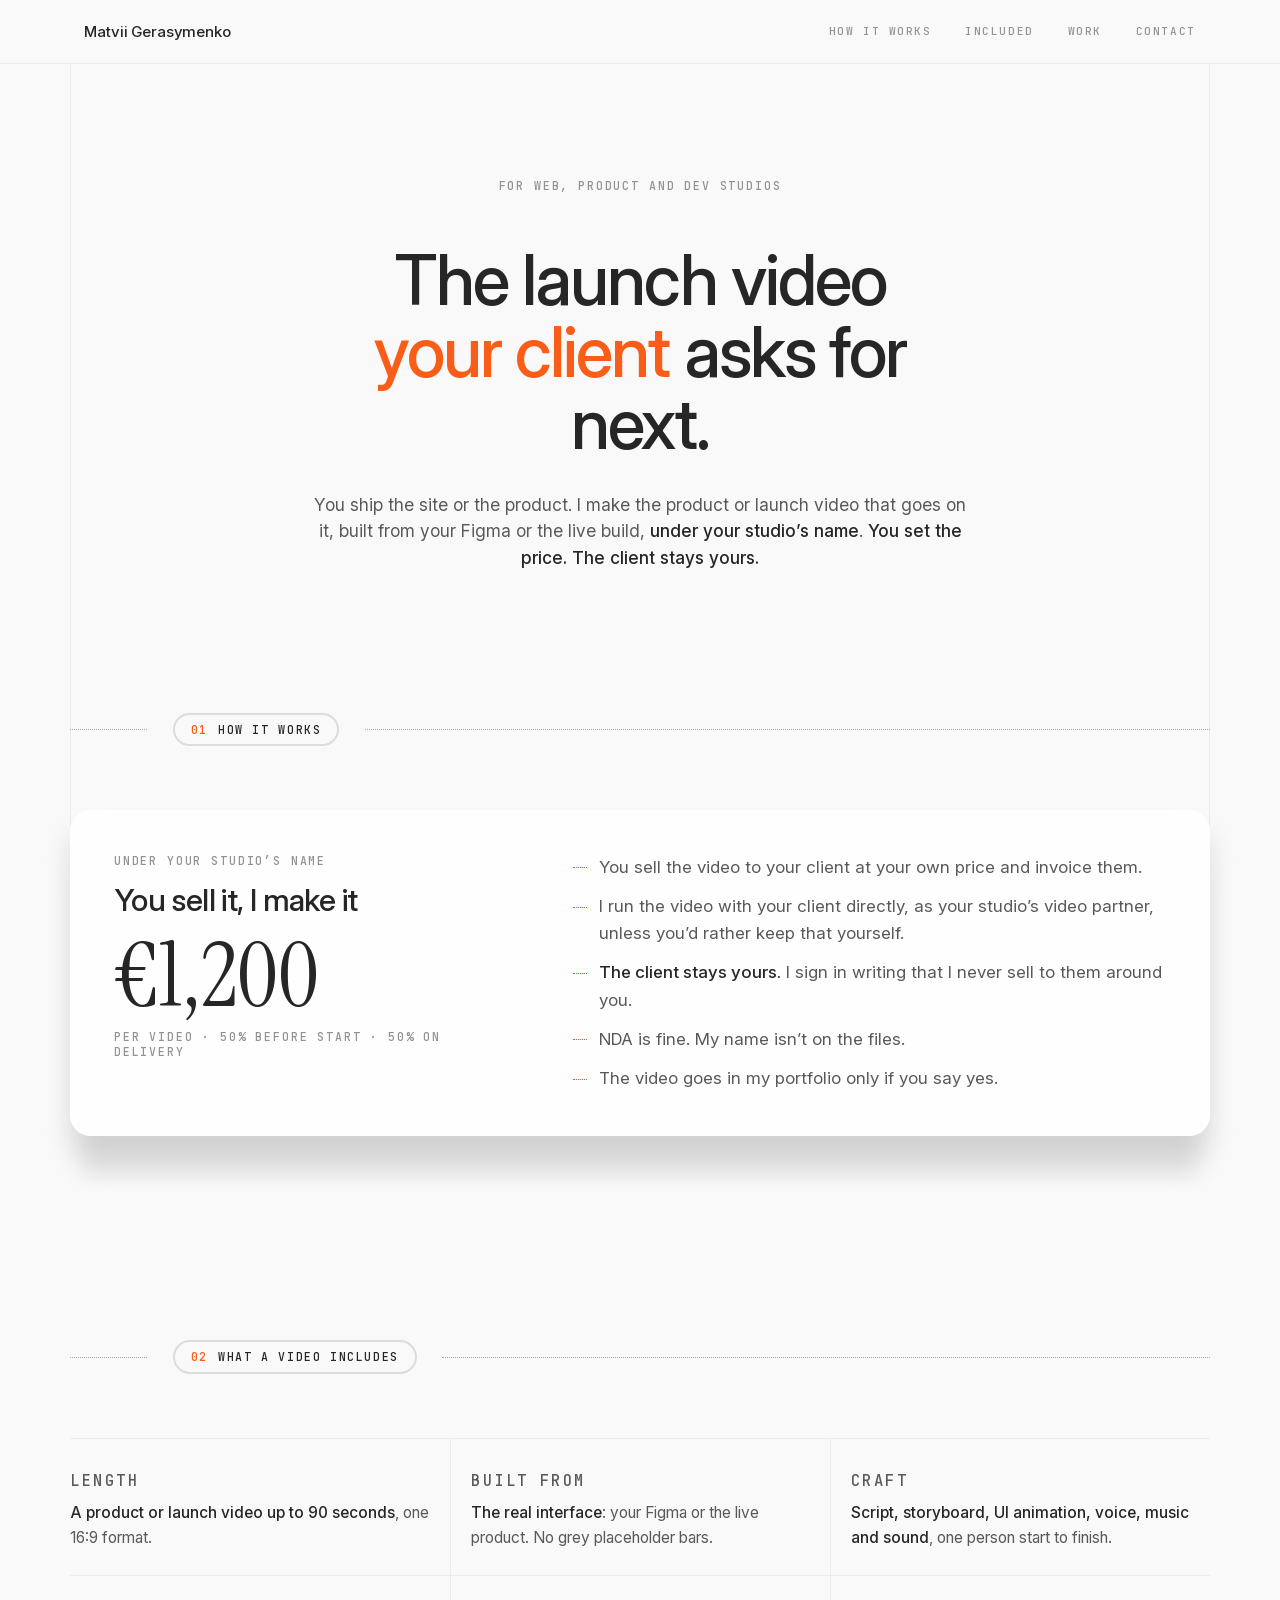
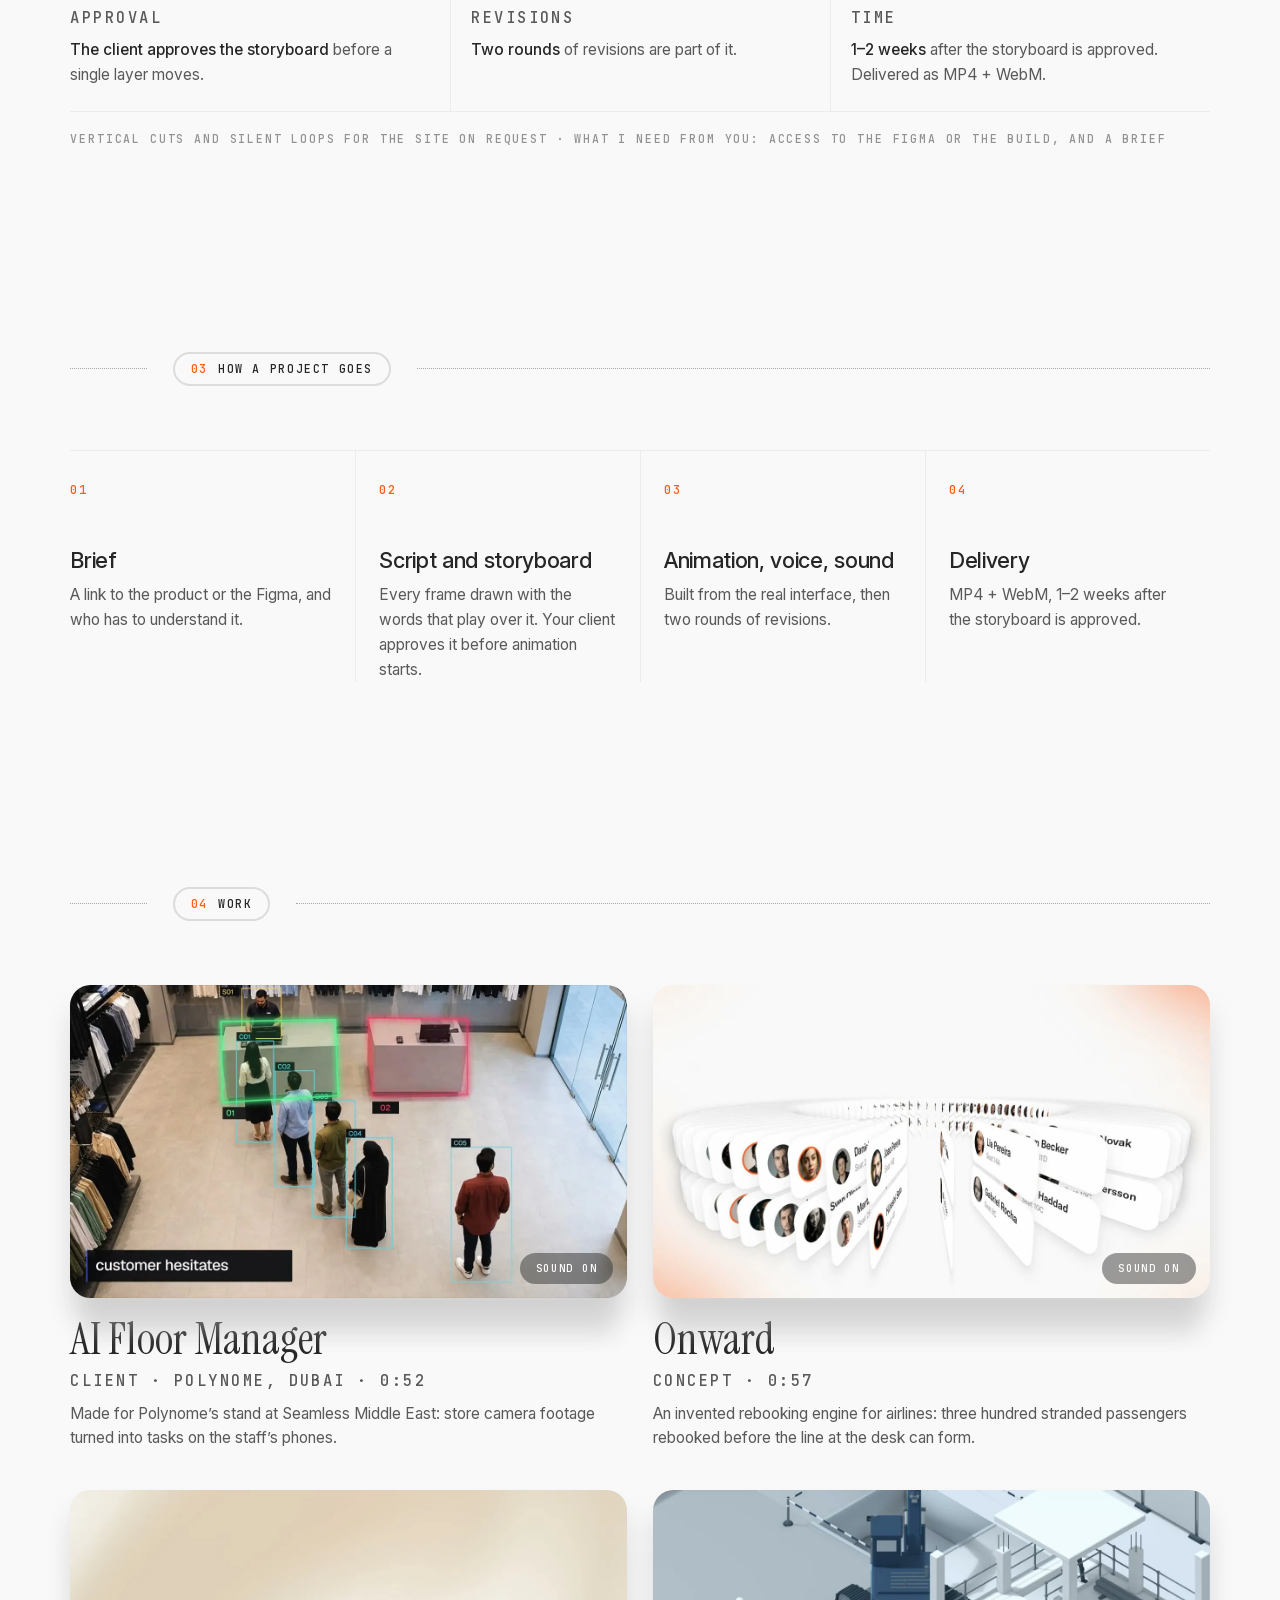
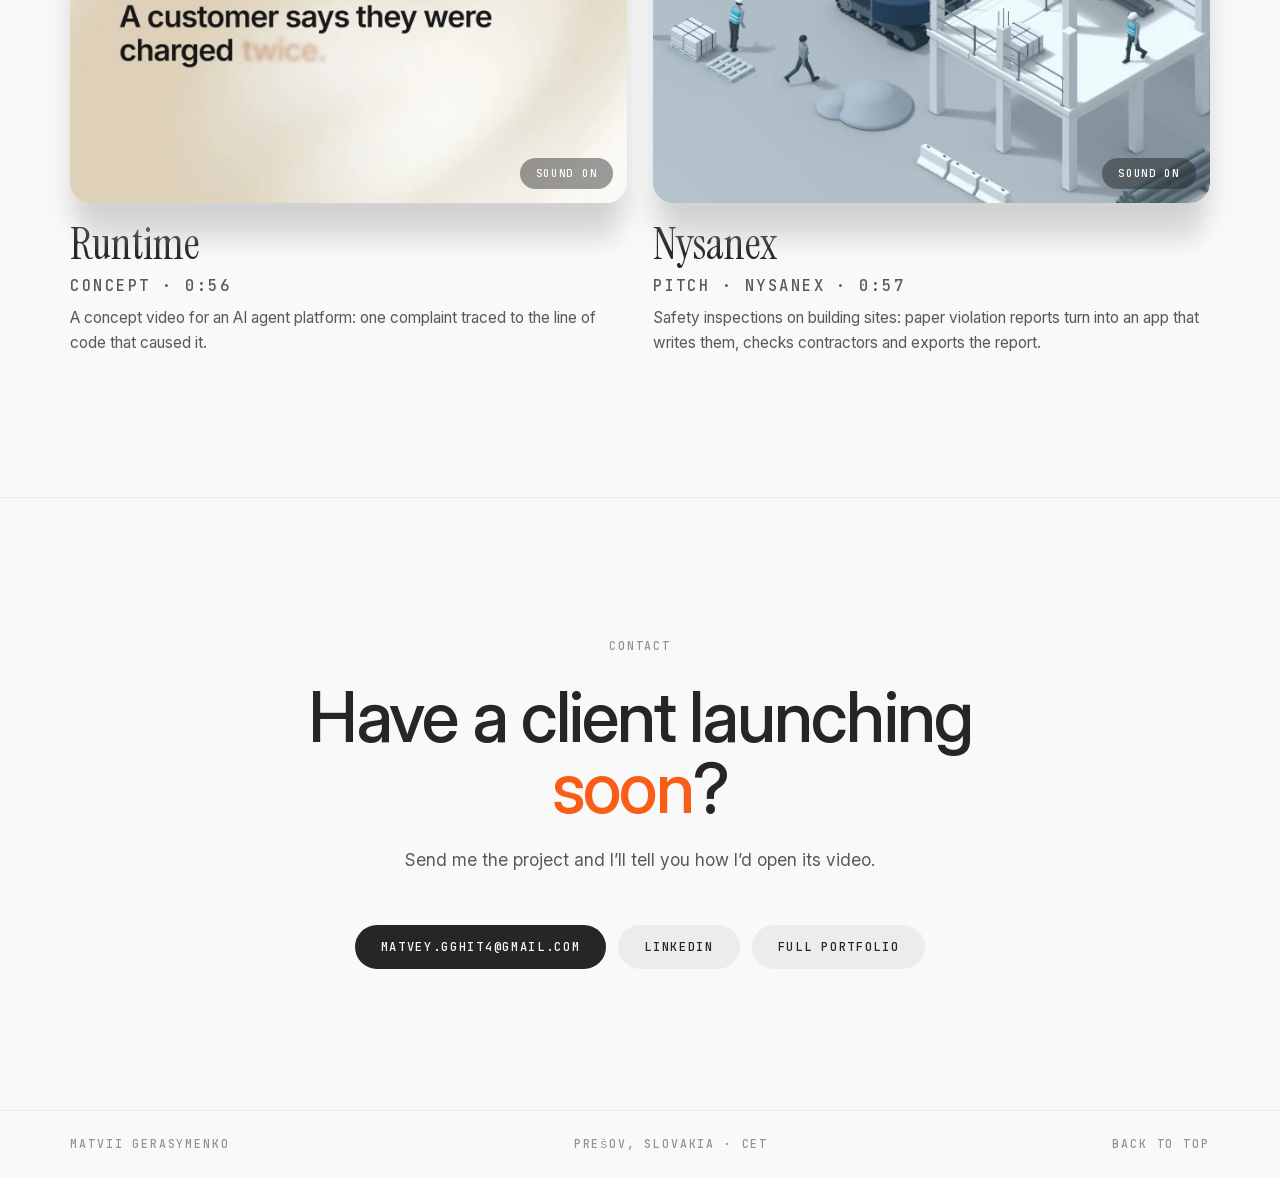
==== commit ae303610: "Agencies: Nysanex moved to last" ====
--- a/agencies/index.html
+++ b/agencies/index.html
@@ -22,6 +22,7 @@
     .offer,.incl,#process,#work{break-inside:avoid}
   }
 </style>
+  <script defer src="https://cloud.umami.is/script.js" data-website-id="d5a8908f-6c57-4a4c-8c1d-a0067a50013b"></script>
 </head>
 <body>
 <div class="frame" aria-hidden="true"></div>
@@ -96,12 +97,6 @@
         <p>Made for Polynome’s stand at Seamless Middle East: store camera footage turned into tasks on the staff’s phones.</p>
       </article>
       <article>
-        <div class="win"><video data-loop src="../assets/nysanex.mp4" poster="../assets/nysanex-poster.webp" muted loop playsinline preload="none" width="1280" height="720"></video><button class="glass sound" type="button">Sound on</button></div>
-        <h3>Nysanex</h3>
-        <p class="label">Pitch · Nysanex · 0:57</p>
-        <p>Safety inspections on building sites: paper violation reports turn into an app that writes them, checks contractors and exports the report.</p>
-      </article>
-      <article>
         <div class="win"><video data-loop src="../assets/onward.mp4" poster="../assets/onward-poster.webp" muted loop playsinline preload="none" width="1280" height="720"></video><button class="glass sound" type="button">Sound on</button></div>
         <h3>Onward</h3>
         <p class="label">Concept · 0:57</p>
@@ -112,6 +107,12 @@
         <h3>Runtime</h3>
         <p class="label">Concept · 0:56</p>
         <p>A concept video for an AI agent platform: one complaint traced to the line of code that caused it.</p>
+      </article>
+      <article>
+        <div class="win"><video data-loop src="../assets/nysanex.mp4" poster="../assets/nysanex-poster.webp" muted loop playsinline preload="none" width="1280" height="720"></video><button class="glass sound" type="button">Sound on</button></div>
+        <h3>Nysanex</h3>
+        <p class="label">Pitch · Nysanex · 0:57</p>
+        <p>Safety inspections on building sites: paper violation reports turn into an app that writes them, checks contractors and exports the report.</p>
       </article>
     </div>
   </section>
